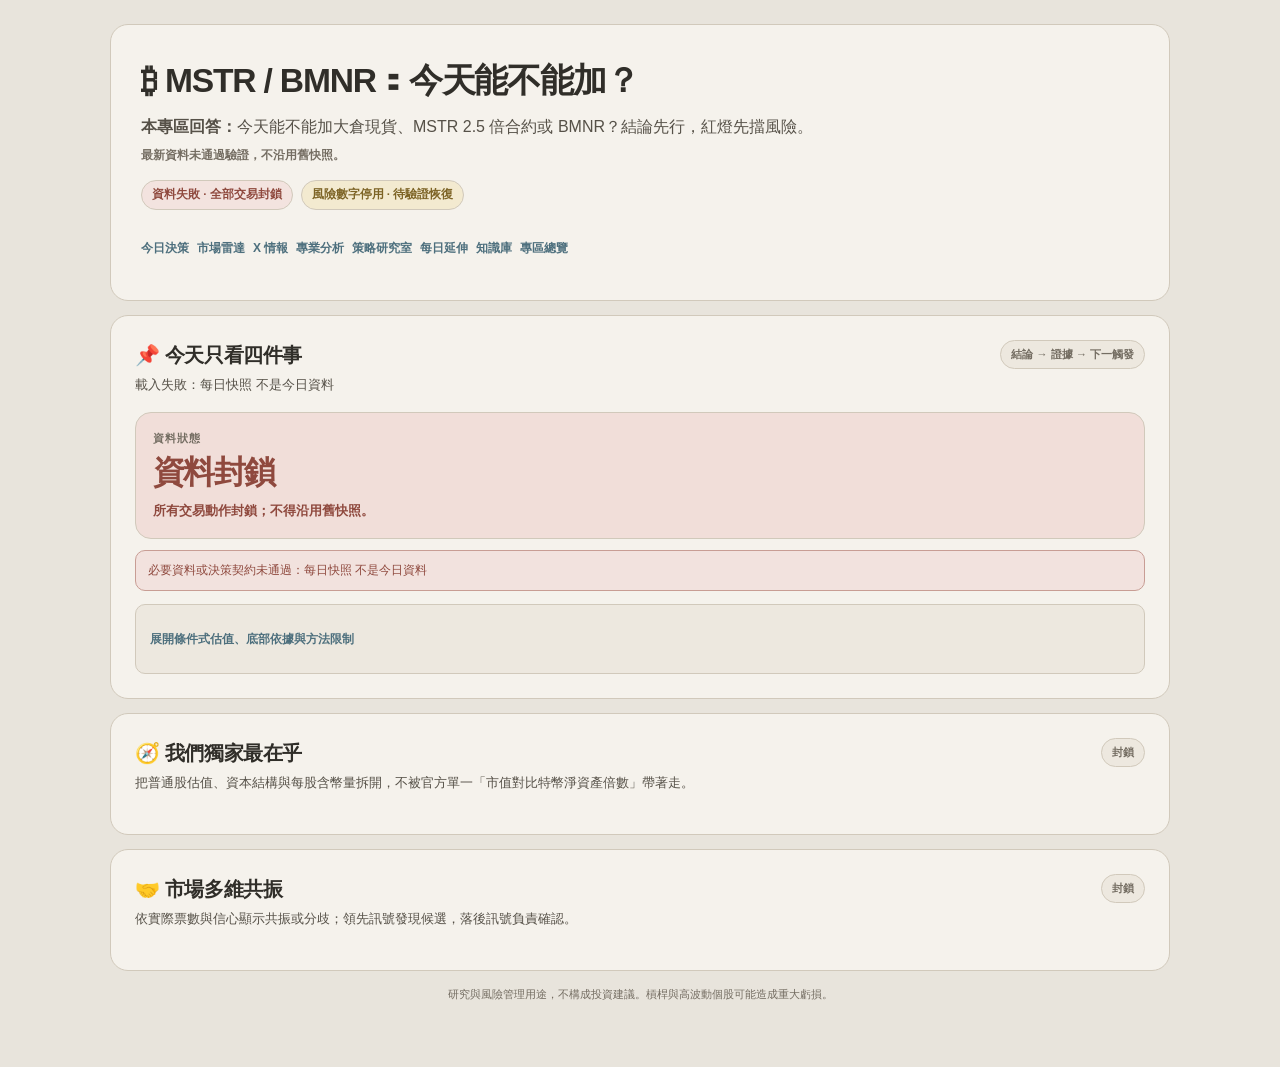
==== index.html @ 38688437 "Add governed X intelligence section" ====
<!doctype html>
<html lang="zh-TW">
<head>
<meta charset="utf-8">
<meta name="viewport" content="width=device-width,initial-scale=1">
<meta name="app-section" content="today-decision">
<meta name="app-purpose" content="只顯示今天最重要的結論、數字與是否能行動">
<meta name="app-update" content="每日">
<link rel="icon" href="data:,">
<title>MSTR / BMNR 每日決策儀表板</title>
<style>
:root{--bg:#e8e4dc;--surface:#f5f2ec;--surface2:#ede8df;--border:#d1c9bb;--ink:#302e29;--text:#565148;--muted:#746d62;--red:#8f493e;--green:#4f6c48;--yellow:#7d6426;--blue:#4d6f7d;--mono:ui-monospace,SFMono-Regular,Menlo,Consolas,monospace}
*{box-sizing:border-box}html{-webkit-font-smoothing:antialiased}body{margin:0;background:var(--bg);color:var(--ink);font-family:-apple-system,BlinkMacSystemFont,"Segoe UI","Noto Sans TC",sans-serif;line-height:1.55;font-variant-numeric:tabular-nums}.container{width:min(1060px,calc(100% - 32px));margin:auto;padding:24px 0 64px}a{color:var(--blue);text-decoration:none}a:hover{text-decoration:underline}button,summary,a{outline-offset:3px}.links a,summary{display:inline-flex;align-items:center;min-height:44px}
.hero,.section{background:var(--surface);border:1px solid var(--border);border-radius:18px}.hero{padding:30px;margin-bottom:14px}.hero h1{margin:0;font-size:clamp(1.45rem,3vw,2.1rem);letter-spacing:-.035em}.hero p{margin:8px 0;color:var(--text)}.meta{font:700 .73rem/1.4 var(--mono);color:var(--muted)}.badges,.links{display:flex;gap:8px;flex-wrap:wrap;margin-top:16px}.badge{border:1px solid var(--border);border-radius:999px;padding:5px 10px;font-size:.72rem;font-weight:800;background:var(--surface2)}.badge.bad{color:var(--red);background:#f3e3df}.badge.warn{color:var(--yellow);background:#f3ead0}.badge.info{color:var(--blue);background:#e2ecef}.links a{font-size:.75rem;font-weight:750}
.section{padding:24px;margin:14px 0}.heading{display:flex;align-items:flex-start;justify-content:space-between;gap:16px;margin-bottom:16px}.heading h2{margin:0 0 4px;font-size:1.25rem;letter-spacing:-.02em}.heading p{margin:0;color:var(--text);font-size:.84rem}.pill{flex:0 0 auto;border:1px solid var(--border);border-radius:999px;padding:5px 10px;background:var(--surface2);color:var(--muted);font-size:.7rem;font-weight:800}
.summary-grid{display:grid;grid-template-columns:repeat(4,minmax(0,1fr));gap:11px}.summary-card{min-height:172px;padding:17px;border:1px solid var(--border);border-radius:16px;background:var(--surface2);overflow:hidden}.summary-card.full{grid-column:1/-1;min-height:auto}.summary-card .label{font-size:.68rem;text-transform:uppercase;letter-spacing:.08em;font-weight:850;color:var(--muted)}.summary-card .number{margin:12px 0 10px;font:900 clamp(1.55rem,3vw,2rem)/1 var(--mono);letter-spacing:-.05em}.summary-card .read{font-size:.82rem;font-weight:700}.summary-card.bad{color:var(--red);background:#f1ded9}.summary-card.warn{color:var(--yellow);background:#f2e7c7}.summary-card.info{color:var(--blue);background:#dfeaed}.summary-card.good{color:var(--green);background:#dfebda}.quality{margin-top:11px;padding:10px 12px;border:1px solid var(--border);border-radius:10px;background:var(--surface2);color:var(--text);font-size:.76rem}.quality.bad{color:var(--red);border-color:#c89d94;background:#f2e2de}.quality.good{color:var(--green);border-color:#9fb299;background:#e5eee1}
.signal-grid{display:grid;grid-template-columns:repeat(2,minmax(0,1fr));gap:13px}.signal-card{min-width:0;padding:19px;border:1px solid var(--border);border-radius:16px;background:var(--surface2)}.signal-top{display:flex;justify-content:space-between;align-items:flex-start;gap:10px}.signal-title{font-size:.82rem;font-weight:850;color:var(--text)}.signal-number{margin-top:8px;font:900 1.9rem/1 var(--mono);letter-spacing:-.045em}.resonance{flex:0 0 auto;max-width:48%;padding:4px 8px;border-radius:999px;background:var(--surface);font-size:.66rem;font-weight:800;color:var(--muted);text-align:center}.signal-read{margin:12px 0 13px;color:var(--ink);font-size:.87rem;font-weight:700}.lenses{display:flex;gap:6px;flex-wrap:wrap}.lens{display:inline-flex;align-items:center;gap:5px;border:1px solid var(--border);border-radius:999px;padding:4px 8px;background:var(--surface);font-size:.66rem;color:var(--text)}.lens:before{content:"";width:7px;height:7px;border-radius:50%;background:var(--muted)}.lens.bullish:before{background:var(--green)}.lens.bearish:before{background:var(--red)}.lens.neutral:before{background:var(--yellow)}details{margin-top:13px}summary{cursor:pointer;color:var(--blue);font-size:.74rem;font-weight:800}.evidence{display:grid;grid-template-columns:1fr 1fr;gap:12px;margin-top:11px;padding-top:11px;border-top:1px solid var(--border)}.evidence h3{margin:0 0 5px;color:var(--muted);font-size:.68rem;text-transform:uppercase;letter-spacing:.07em}.evidence ul{margin:0;padding-left:17px;color:var(--text);font-size:.72rem}.evidence li{margin:5px 0}.next{grid-column:1/-1;padding:9px;border-left:3px solid var(--blue);border-radius:7px;background:var(--surface);color:var(--text);font-size:.73rem}
.targets{display:grid;grid-template-columns:repeat(3,minmax(0,1fr));gap:11px}.method .targets{margin-top:12px}.target{padding:15px;border:1px solid var(--border);border-radius:13px;background:var(--surface2)}.target .cap{color:var(--muted);font-size:.67rem;font-weight:850;text-transform:uppercase;letter-spacing:.07em}.target .big{margin:7px 0;font:850 1.35rem/1.1 var(--mono)}.target p{margin:0;color:var(--text);font-size:.74rem}.bottom-read{margin-top:11px;padding:11px;border-left:3px solid var(--blue);border-radius:8px;background:var(--surface2);color:var(--text);font-size:.76rem}.method{padding:12px 14px;border:1px solid var(--border);border-radius:10px;background:var(--surface2)}.method ul{margin:10px 0 0;padding-left:18px;color:var(--text);font-size:.76rem}.foot{margin:15px 0 0;text-align:center;color:var(--muted);font-size:.7rem}
@media(max-width:820px){.summary-grid{grid-template-columns:repeat(2,minmax(0,1fr))}.signal-grid,.targets{grid-template-columns:1fr}}
@media(max-width:520px){.container{width:min(100% - 20px,1060px);padding-top:10px}.hero,.section{border-radius:13px}.hero{padding:18px}.hero p{font-size:.79rem}.section{padding:15px}.heading{display:block}.pill{display:inline-flex;margin-top:8px}.summary-grid{grid-template-columns:1fr;gap:8px}.summary-card{min-height:0;padding:15px}.summary-card .number{font-size:1.65rem}.signal-card{padding:15px}.signal-number{font-size:1.65rem}.signal-top{display:block}.resonance{display:inline-flex;max-width:100%;margin-top:9px}.evidence{grid-template-columns:1fr}.next{grid-column:1}.links{display:grid;grid-template-columns:1fr 1fr}}
@media(prefers-reduced-motion:reduce){*{scroll-behavior:auto!important;transition:none!important}}
</style>
</head>
<body>
<main class="container">
  <header class="hero">
    <h1>₿ MSTR / BMNR：今天能不能加？</h1>
    <p><b>本專區回答：</b>今天能不能加大倉現貨、MSTR 2.5 倍合約或 BMNR？結論先行，紅燈先擋風險。</p>
    <div class="meta" id="heroMeta">每日資料載入中…</div>
    <div class="badges"><span class="badge bad" id="actionBadge">今日動作載入中</span><span class="badge warn" id="riskBadge">MSTR 風險載入中</span></div>
    <nav class="links" aria-label="全站主要專區"><a href="index.html">今日決策</a><a href="market-monitor.html">市場雷達</a><a href="x-intelligence.html">X 情報</a><a href="analytics.html">專業分析</a><a href="dashboard.html">策略研究室</a><a href="daily-extensions.html">每日延伸</a><a href="wiki.html">知識庫</a><a href="site-overview.html">專區總覽</a></nav>
  </header>

  <section class="section" aria-labelledby="summaryTitle">
    <div class="heading"><div><h2 id="summaryTitle">📌 今天只看四件事</h2><p id="dailyMeta">載入今日資料中…</p></div><span class="pill">結論 → 證據 → 下一觸發</span></div>
    <div class="summary-grid" id="summaryCards" aria-live="polite" aria-busy="true"></div>
    <div class="quality" id="qualityStrip">驗證、邏輯與日期總閘門載入中…</div>
    <details class="method"><summary>展開條件式估值、底部依據與方法限制</summary><div class="targets" id="targetBrief" aria-live="polite">載入估值情境中…</div><ul><li>缺值維持未知，不轉成零，不沿用昨天綠燈。</li><li>BTC、MSTR 合約、BMNR gross-assets 三本帳分開。</li><li>ETF 單一第三方來源只作背景，不計硬確認票。</li><li>Wiki 假說需通過治理並輸出決策輸入，否則停止計算。</li><li>模型版本不同的歷史分數不串接。</li></ul><p><a href="analytics.html">查看完整分析與來源 →</a></p></details>
  </section>

  <section class="section" aria-labelledby="exclusiveTitle">
    <div class="heading"><div><h2 id="exclusiveTitle">🧭 我們獨家最在乎</h2><p>把普通股估值、資本結構與每股含幣量拆開，不被官方單一「市值對比特幣淨資產倍數」帶著走。</p></div><span class="pill" id="exclusiveCount">—</span></div>
    <div class="signal-grid" id="exclusiveSignals" aria-live="polite" aria-busy="true"></div>
  </section>

  <section class="section" aria-labelledby="consensusTitle">
    <div class="heading"><div><h2 id="consensusTitle">🤝 市場多維共振</h2><p>依實際票數與信心顯示共振或分歧；領先訊號發現候選，落後訊號負責確認。</p></div><span class="pill" id="consensusCount">—</span></div>
    <div class="signal-grid" id="consensusSignals" aria-live="polite" aria-busy="true"></div>
  </section>

  <p class="foot">研究與風險管理用途，不構成投資建議。槓桿與高波動個股可能造成重大虧損。</p>
</main>
<script>
const escapeHtml=value=>String(value??"資料不足").trim().toLowerCase()==="nan"?"資料不足":String(value??"資料不足").replace(/[&<>'"]/g,char=>({"&":"&amp;","<":"&lt;",">":"&gt;","'":"&#39;",'"':"&quot;"}[char]));
const finite=value=>value!==null&&value!==""&&Number.isFinite(Number(value));
const money=value=>!finite(value)?"資料不足":"$"+Number(value).toLocaleString("en-US",{maximumFractionDigits:0});
const pct=value=>!finite(value)?"資料不足":(Number(value)*100).toFixed(1)+"%";
const num=(value,digits=2)=>!finite(value)?"資料不足":Number(value).toFixed(digits);
const statusLabel=value=>({pass:"通過",degraded:"有限可用",fail:"失敗",consistent:"一致",inconsistent:"不一致"})[value]||value||"未知";
const issueLabel=value=>String(value||"請查驗證報告").replace(/^sale_ratio: 缺值$/,"每週賣幣壓力比率缺值").replace("official input stale","官方輸入資料逾時");
async function fetchJson(path){const response=await fetch(path,{cache:"no-store"});if(!response.ok)throw new Error(`${path} HTTP ${response.status}`);return response.json()}
function requireFresh(value,maxHours,label){const timestamp=new Date(value);if(!value||Number.isNaN(timestamp.getTime()))throw new Error(`${label} 時間戳缺漏`);const ageHours=(Date.now()-timestamp.getTime())/36e5;if(ageHours < -1||ageHours > maxHours)throw new Error(`${label} 已過期`)}
function requireCurrentDate(value,label){if(value!==new Date().toISOString().slice(0,10))throw new Error(`${label} 不是今日資料`)}
function previousSnapshot(database,currentDate){return(database.snapshots||[]).filter(item=>item.date!==currentDate).sort((a,b)=>String(a.date).localeCompare(String(b.date))).at(-1)||null}
function summaryCard(item){return`<article class="summary-card ${escapeHtml(item.tone)}${item.full?' full':''}"><div class="label">${escapeHtml(item.label)}</div><div class="number">${escapeHtml(item.key_number)}</div><div class="read">${escapeHtml(item.plain_read)}</div></article>`}
function evidenceList(items){return Array.isArray(items)&&items.length?items.map(item=>`<li><b>${escapeHtml(item.name)}</b> ${escapeHtml(item.value)}｜${escapeHtml(item.read)}</li>`).join(""):"<li>資料不足</li>"}
function signalCard(item){
  const lenses=(item.lenses||[]).map(lens=>`<span class="lens ${escapeHtml(lens.direction)}" title="${escapeHtml(lens.read)}">${escapeHtml(lens.name)} ${escapeHtml(lens.value)}</span>`).join("");
  return`<article class="signal-card"><div class="signal-top"><div><div class="signal-title">${escapeHtml(item.title)}</div><div class="signal-number">${escapeHtml(item.key_number)}</div></div><span class="resonance">${escapeHtml(item.resonance_status)} · 信心 ${escapeHtml(item.confidence)}</span></div><div class="signal-read">${escapeHtml(item.plain_read)}</div><div class="lenses">${lenses}</div><details><summary>領先訊號、落後確認與下一觸發</summary><div class="evidence"><div><h3>領先訊號</h3><ul>${evidenceList(item.leading_indicators)}</ul></div><div><h3>落後確認</h3><ul>${evidenceList(item.lagging_confirmations)}</ul></div><div class="next"><b>下一觸發：</b>${escapeHtml(item.next_trigger)}</div></div></details></article>`
}
function targetCards(targets,bottom){
  const btcRange=targets?.btc?.research_hypothesis_range||[];
  const mstrLow=targets?.mstr?.common_nav_per_share_at_btc_lower,mstrHigh=targets?.mstr?.common_nav_per_share_at_btc_upper,bmnr=targets?.bmnr?.gross_treasury_value_per_share;
  const cards=[
    ["BTC 底部研究假說",btcRange.length===2?`${money(btcRange[0])}–${money(btcRange[1])}`:"已停用",targets?.btc?.plain_read],
    ["MSTR 普通股淨值敏感度",mstrLow!=null&&mstrHigh!=null?`${money(mstrLow)}–${money(mstrHigh)}`:"已停用",targets?.mstr?.plain_read],
    ["BMNR 每股財庫資產總值",bmnr==null?"資料不足":money(bmnr),targets?.bmnr?.plain_read]
  ];
  return cards.map(([cap,big,read])=>`<article class="target"><div class="cap">${escapeHtml(cap)}</div><div class="big">${escapeHtml(big)}</div><p>${escapeHtml(read)}</p></article>`).join("")+`<div class="bottom-read"><b>底部判斷：</b>${escapeHtml(bottom?.plain_read)}<br><b>下一觸發：</b>${escapeHtml(bottom?.next_trigger)}</div>`
}
function failClosed(message){
  document.getElementById("dailyMeta").textContent=`載入失敗：${message}`;
  document.getElementById("summaryCards").innerHTML=summaryCard({label:"資料狀態",key_number:"資料封鎖",plain_read:"所有交易動作封鎖；不得沿用舊快照。",tone:"bad",full:true});
  document.getElementById("exclusiveSignals").innerHTML="";document.getElementById("consensusSignals").innerHTML="";document.getElementById("targetBrief").textContent="資料失敗，不顯示舊估值。";
  document.getElementById("heroMeta").textContent="最新資料未通過驗證，不沿用舊快照。";document.getElementById("exclusiveCount").textContent="封鎖";document.getElementById("consensusCount").textContent="封鎖";
  const strip=document.getElementById("qualityStrip");strip.className="quality bad";strip.textContent=`必要資料或決策契約未通過：${message}`;document.getElementById("actionBadge").textContent="資料失敗 · 全部交易封鎖";document.getElementById("riskBadge").textContent="風險數字停用 · 待驗證恢復";
}
async function loadDashboard(){
  const busy=["summaryCards","exclusiveSignals","consensusSignals"];
  try{
    const[latest,database,verify,analytics]=await Promise.all([fetchJson("data/daily/latest_snapshot.json"),fetchJson("data/daily/database.json"),fetchJson("data/daily/agent_verification_report.json"),fetchJson("data/daily/institutional_analytics.json")]);
    if(latest.schema!==1||database.schema!==1||verify.schema!==1||analytics.schema!==2)throw new Error("schema 不相容");
    if(!latest.date||verify.date!==latest.date||analytics.date!==latest.date)throw new Error("資料日期不一致");
    requireCurrentDate(latest.date,'每日快照');requireFresh(latest.generated_at,30,'每日快照');requireFresh(verify.verified_at,30,'驗證報告');requireFresh(analytics.generated_at,30,'機構分析');
    const brief=analytics.decision_brief;if(!brief?.summary_cards||!brief?.exclusive_signals||!brief?.consensus_signals)throw new Error("決策摘要缺漏");
    const previous=previousSnapshot(database,latest.date),logicSafe=analytics.quality?.logic_audit_status==="consistent",dateSafe=analytics.quality?.verification_date_matches_snapshot===true,verifyBound=verify.snapshot_generated_at===latest.generated_at,analyticsBound=analytics.snapshot_generated_at===latest.generated_at,verifySafe=verify.status==="pass"&&verifyBound,allSafe=logicSafe&&dateSafe&&verifySafe&&analyticsBound;
    if(!allSafe){throw new Error(`驗證${statusLabel(verify.status)}／驗證綁定${verifyBound?"一致":"不一致"}／分析綁定${analyticsBound?"一致":"不一致"}／日期${dateSafe?"一致":"不一致"}／邏輯${statusLabel(analytics.quality?.logic_audit_status)}｜${issueLabel((verify.failures||[])[0]||(verify.degradations||[])[0])}`)}
    document.getElementById("heroMeta").textContent=`資料日 ${latest.date} · 歷史 ${brief.record_advantage?.historical_snapshots??0} 筆 · 可用知識 ${analytics.quality?.knowledge_nodes??0} 頁 · 模型 ${latest.metrics?.btc_standard?.model_version||"未版本化"}`;
    document.getElementById("dailyMeta").textContent=`前次對比 ${previous?.date||"無"}｜驗證${statusLabel(verify.status)}｜邏輯${statusLabel(analytics.quality.logic_audit_status)}｜同版可比 ${brief.record_advantage?.comparable_model_observations??0} 筆`;
    document.getElementById("summaryCards").innerHTML=brief.summary_cards.slice(0,4).map(summaryCard).join("");
    document.getElementById("exclusiveSignals").innerHTML=brief.exclusive_signals.slice(0,3).map(signalCard).join("");
    document.getElementById("consensusSignals").innerHTML=brief.consensus_signals.slice(0,3).map(signalCard).join("");
    document.getElementById("exclusiveCount").textContent=`${Math.min(brief.exclusive_signals.length,3)} 項`;
    document.getElementById("consensusCount").textContent=`${Math.min(brief.consensus_signals.length,3)} 項`;
    document.getElementById("targetBrief").innerHTML=targetCards(brief.conditional_targets,brief.bottom_assessment);
    const strip=document.getElementById("qualityStrip");strip.className=`quality ${allSafe?"good":"bad"}`;strip.textContent=allSafe?`三重總閘門通過｜資料信心 ${analytics.quality.confidence}`:`研究級資料｜交易封鎖｜驗證 ${verify.status}／日期 ${dateSafe?"一致":"不一致"}／邏輯 ${analytics.quality.logic_audit_status}｜${(verify.failures||[])[0]||(verify.degradations||[])[0]||"請查驗證報告"}`;
    const m=latest.metrics?.mstr_metrics||{},contractBlocked=m.contract_red_light!==false||!allSafe,saleBasis=String(m.sale_ratio_basis||"").includes("reconciliation_zero")?"對帳推定":"揭露值";document.getElementById("actionBadge").textContent=allSafe?`BTC ${latest.metrics?.btc_standard?.regime||"資料不足"} · MSTR ${contractBlocked?"禁開":"觀察"}`:"資料或邏輯未通過 · 交易封鎖";document.getElementById("riskBadge").textContent=`MSTR：STRC ${pct(m.strc_discount)}／7 日已報告賣幣 ${m.sale_ratio==null?"未知":num(m.sale_ratio,1)+"x（"+saleBasis+"）"}`;
  }catch(error){failClosed(error.message)}finally{busy.forEach(id=>document.getElementById(id)?.setAttribute("aria-busy","false"))}
}
loadDashboard();
</script>
</body>
</html>
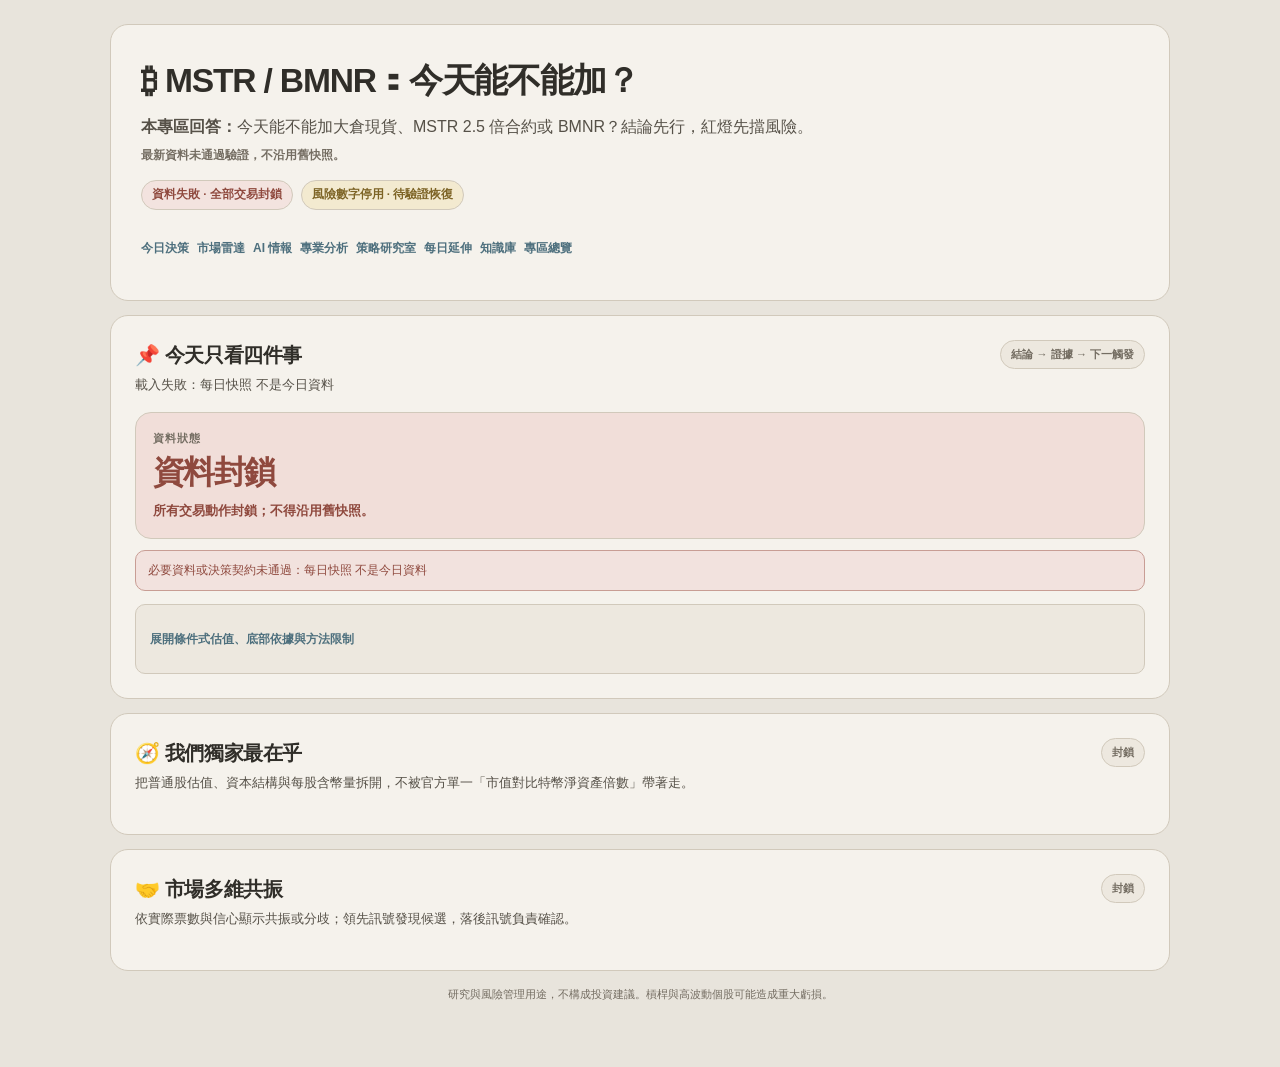
==== commit 86f64dd2: "Add resilient daily AI intelligence sources" ====
--- a/index.html
+++ b/index.html
@@ -28,7 +28,7 @@
     <p><b>本專區回答：</b>今天能不能加大倉現貨、MSTR 2.5 倍合約或 BMNR？結論先行，紅燈先擋風險。</p>
     <div class="meta" id="heroMeta">每日資料載入中…</div>
     <div class="badges"><span class="badge bad" id="actionBadge">今日動作載入中</span><span class="badge warn" id="riskBadge">MSTR 風險載入中</span></div>
-    <nav class="links" aria-label="全站主要專區"><a href="index.html">今日決策</a><a href="market-monitor.html">市場雷達</a><a href="x-intelligence.html">X 情報</a><a href="analytics.html">專業分析</a><a href="dashboard.html">策略研究室</a><a href="daily-extensions.html">每日延伸</a><a href="wiki.html">知識庫</a><a href="site-overview.html">專區總覽</a></nav>
+    <nav class="links" aria-label="全站主要專區"><a href="index.html">今日決策</a><a href="market-monitor.html">市場雷達</a><a href="x-intelligence.html">AI 情報</a><a href="analytics.html">專業分析</a><a href="dashboard.html">策略研究室</a><a href="daily-extensions.html">每日延伸</a><a href="wiki.html">知識庫</a><a href="site-overview.html">專區總覽</a></nav>
   </header>
 
   <section class="section" aria-labelledby="summaryTitle">
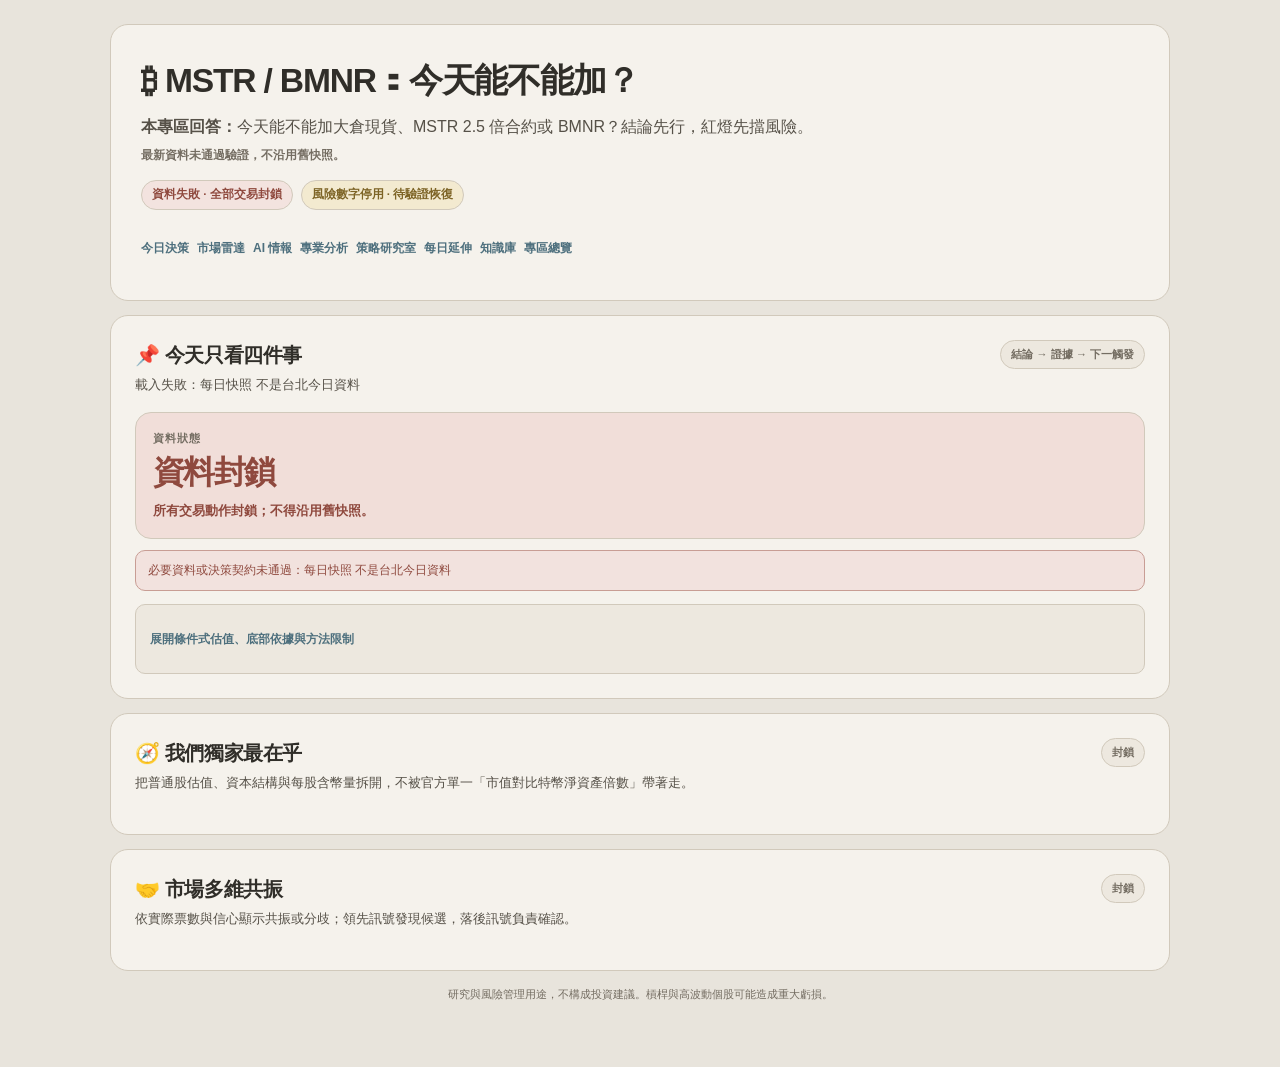
==== commit 6c276a1d: "Fix degraded-data decision publishing" ====
--- a/index.html
+++ b/index.html
@@ -13,7 +13,7 @@
 *{box-sizing:border-box}html{-webkit-font-smoothing:antialiased}body{margin:0;background:var(--bg);color:var(--ink);font-family:-apple-system,BlinkMacSystemFont,"Segoe UI","Noto Sans TC",sans-serif;line-height:1.55;font-variant-numeric:tabular-nums}.container{width:min(1060px,calc(100% - 32px));margin:auto;padding:24px 0 64px}a{color:var(--blue);text-decoration:none}a:hover{text-decoration:underline}button,summary,a{outline-offset:3px}.links a,summary{display:inline-flex;align-items:center;min-height:44px}
 .hero,.section{background:var(--surface);border:1px solid var(--border);border-radius:18px}.hero{padding:30px;margin-bottom:14px}.hero h1{margin:0;font-size:clamp(1.45rem,3vw,2.1rem);letter-spacing:-.035em}.hero p{margin:8px 0;color:var(--text)}.meta{font:700 .73rem/1.4 var(--mono);color:var(--muted)}.badges,.links{display:flex;gap:8px;flex-wrap:wrap;margin-top:16px}.badge{border:1px solid var(--border);border-radius:999px;padding:5px 10px;font-size:.72rem;font-weight:800;background:var(--surface2)}.badge.bad{color:var(--red);background:#f3e3df}.badge.warn{color:var(--yellow);background:#f3ead0}.badge.info{color:var(--blue);background:#e2ecef}.links a{font-size:.75rem;font-weight:750}
 .section{padding:24px;margin:14px 0}.heading{display:flex;align-items:flex-start;justify-content:space-between;gap:16px;margin-bottom:16px}.heading h2{margin:0 0 4px;font-size:1.25rem;letter-spacing:-.02em}.heading p{margin:0;color:var(--text);font-size:.84rem}.pill{flex:0 0 auto;border:1px solid var(--border);border-radius:999px;padding:5px 10px;background:var(--surface2);color:var(--muted);font-size:.7rem;font-weight:800}
-.summary-grid{display:grid;grid-template-columns:repeat(4,minmax(0,1fr));gap:11px}.summary-card{min-height:172px;padding:17px;border:1px solid var(--border);border-radius:16px;background:var(--surface2);overflow:hidden}.summary-card.full{grid-column:1/-1;min-height:auto}.summary-card .label{font-size:.68rem;text-transform:uppercase;letter-spacing:.08em;font-weight:850;color:var(--muted)}.summary-card .number{margin:12px 0 10px;font:900 clamp(1.55rem,3vw,2rem)/1 var(--mono);letter-spacing:-.05em}.summary-card .read{font-size:.82rem;font-weight:700}.summary-card.bad{color:var(--red);background:#f1ded9}.summary-card.warn{color:var(--yellow);background:#f2e7c7}.summary-card.info{color:var(--blue);background:#dfeaed}.summary-card.good{color:var(--green);background:#dfebda}.quality{margin-top:11px;padding:10px 12px;border:1px solid var(--border);border-radius:10px;background:var(--surface2);color:var(--text);font-size:.76rem}.quality.bad{color:var(--red);border-color:#c89d94;background:#f2e2de}.quality.good{color:var(--green);border-color:#9fb299;background:#e5eee1}
+.summary-grid{display:grid;grid-template-columns:repeat(4,minmax(0,1fr));gap:11px}.summary-card{min-height:172px;padding:17px;border:1px solid var(--border);border-radius:16px;background:var(--surface2);overflow:hidden}.summary-card.full{grid-column:1/-1;min-height:auto}.summary-card .label{font-size:.68rem;text-transform:uppercase;letter-spacing:.08em;font-weight:850;color:var(--muted)}.summary-card .number{margin:12px 0 10px;font:900 clamp(1.55rem,3vw,2rem)/1 var(--mono);letter-spacing:-.05em}.summary-card .read{font-size:.82rem;font-weight:700}.summary-card.bad{color:var(--red);background:#f1ded9}.summary-card.warn{color:var(--yellow);background:#f2e7c7}.summary-card.info{color:var(--blue);background:#dfeaed}.summary-card.good{color:var(--green);background:#dfebda}.quality{margin-top:11px;padding:10px 12px;border:1px solid var(--border);border-radius:10px;background:var(--surface2);color:var(--text);font-size:.76rem}.quality.bad{color:var(--red);border-color:#c89d94;background:#f2e2de}.quality.warn{color:var(--yellow);border-color:#c6ae72;background:#f3ead0}.quality.good{color:var(--green);border-color:#9fb299;background:#e5eee1}
 .signal-grid{display:grid;grid-template-columns:repeat(2,minmax(0,1fr));gap:13px}.signal-card{min-width:0;padding:19px;border:1px solid var(--border);border-radius:16px;background:var(--surface2)}.signal-top{display:flex;justify-content:space-between;align-items:flex-start;gap:10px}.signal-title{font-size:.82rem;font-weight:850;color:var(--text)}.signal-number{margin-top:8px;font:900 1.9rem/1 var(--mono);letter-spacing:-.045em}.resonance{flex:0 0 auto;max-width:48%;padding:4px 8px;border-radius:999px;background:var(--surface);font-size:.66rem;font-weight:800;color:var(--muted);text-align:center}.signal-read{margin:12px 0 13px;color:var(--ink);font-size:.87rem;font-weight:700}.lenses{display:flex;gap:6px;flex-wrap:wrap}.lens{display:inline-flex;align-items:center;gap:5px;border:1px solid var(--border);border-radius:999px;padding:4px 8px;background:var(--surface);font-size:.66rem;color:var(--text)}.lens:before{content:"";width:7px;height:7px;border-radius:50%;background:var(--muted)}.lens.bullish:before{background:var(--green)}.lens.bearish:before{background:var(--red)}.lens.neutral:before{background:var(--yellow)}details{margin-top:13px}summary{cursor:pointer;color:var(--blue);font-size:.74rem;font-weight:800}.evidence{display:grid;grid-template-columns:1fr 1fr;gap:12px;margin-top:11px;padding-top:11px;border-top:1px solid var(--border)}.evidence h3{margin:0 0 5px;color:var(--muted);font-size:.68rem;text-transform:uppercase;letter-spacing:.07em}.evidence ul{margin:0;padding-left:17px;color:var(--text);font-size:.72rem}.evidence li{margin:5px 0}.next{grid-column:1/-1;padding:9px;border-left:3px solid var(--blue);border-radius:7px;background:var(--surface);color:var(--text);font-size:.73rem}
 .targets{display:grid;grid-template-columns:repeat(3,minmax(0,1fr));gap:11px}.method .targets{margin-top:12px}.target{padding:15px;border:1px solid var(--border);border-radius:13px;background:var(--surface2)}.target .cap{color:var(--muted);font-size:.67rem;font-weight:850;text-transform:uppercase;letter-spacing:.07em}.target .big{margin:7px 0;font:850 1.35rem/1.1 var(--mono)}.target p{margin:0;color:var(--text);font-size:.74rem}.bottom-read{margin-top:11px;padding:11px;border-left:3px solid var(--blue);border-radius:8px;background:var(--surface2);color:var(--text);font-size:.76rem}.method{padding:12px 14px;border:1px solid var(--border);border-radius:10px;background:var(--surface2)}.method ul{margin:10px 0 0;padding-left:18px;color:var(--text);font-size:.76rem}.foot{margin:15px 0 0;text-align:center;color:var(--muted);font-size:.7rem}
 @media(max-width:820px){.summary-grid{grid-template-columns:repeat(2,minmax(0,1fr))}.signal-grid,.targets{grid-template-columns:1fr}}
@@ -60,7 +60,8 @@
 const issueLabel=value=>String(value||"請查驗證報告").replace(/^sale_ratio: 缺值$/,"每週賣幣壓力比率缺值").replace("official input stale","官方輸入資料逾時");
 async function fetchJson(path){const response=await fetch(path,{cache:"no-store"});if(!response.ok)throw new Error(`${path} HTTP ${response.status}`);return response.json()}
 function requireFresh(value,maxHours,label){const timestamp=new Date(value);if(!value||Number.isNaN(timestamp.getTime()))throw new Error(`${label} 時間戳缺漏`);const ageHours=(Date.now()-timestamp.getTime())/36e5;if(ageHours < -1||ageHours > maxHours)throw new Error(`${label} 已過期`)}
-function requireCurrentDate(value,label){if(value!==new Date().toISOString().slice(0,10))throw new Error(`${label} 不是今日資料`)}
+function taipeiDate(){return new Intl.DateTimeFormat("en-CA",{timeZone:"Asia/Taipei",year:"numeric",month:"2-digit",day:"2-digit"}).format(new Date())}
+function requireCurrentDate(value,label){if(value!==taipeiDate())throw new Error(`${label} 不是台北今日資料`)}
 function previousSnapshot(database,currentDate){return(database.snapshots||[]).filter(item=>item.date!==currentDate).sort((a,b)=>String(a.date).localeCompare(String(b.date))).at(-1)||null}
 function summaryCard(item){return`<article class="summary-card ${escapeHtml(item.tone)}${item.full?' full':''}"><div class="label">${escapeHtml(item.label)}</div><div class="number">${escapeHtml(item.key_number)}</div><div class="read">${escapeHtml(item.plain_read)}</div></article>`}
 function evidenceList(items){return Array.isArray(items)&&items.length?items.map(item=>`<li><b>${escapeHtml(item.name)}</b> ${escapeHtml(item.value)}｜${escapeHtml(item.read)}</li>`).join(""):"<li>資料不足</li>"}
@@ -79,6 +80,7 @@
   return cards.map(([cap,big,read])=>`<article class="target"><div class="cap">${escapeHtml(cap)}</div><div class="big">${escapeHtml(big)}</div><p>${escapeHtml(read)}</p></article>`).join("")+`<div class="bottom-read"><b>底部判斷：</b>${escapeHtml(bottom?.plain_read)}<br><b>下一觸發：</b>${escapeHtml(bottom?.next_trigger)}</div>`
 }
 function failClosed(message){
+  document.body.dataset.renderStatus="fail";document.body.dataset.conclusionsVisible="false";
   document.getElementById("dailyMeta").textContent=`載入失敗：${message}`;
   document.getElementById("summaryCards").innerHTML=summaryCard({label:"資料狀態",key_number:"資料封鎖",plain_read:"所有交易動作封鎖；不得沿用舊快照。",tone:"bad",full:true});
   document.getElementById("exclusiveSignals").innerHTML="";document.getElementById("consensusSignals").innerHTML="";document.getElementById("targetBrief").textContent="資料失敗，不顯示舊估值。";
@@ -88,13 +90,22 @@
 async function loadDashboard(){
   const busy=["summaryCards","exclusiveSignals","consensusSignals"];
   try{
-    const[latest,database,verify,analytics]=await Promise.all([fetchJson("data/daily/latest_snapshot.json"),fetchJson("data/daily/database.json"),fetchJson("data/daily/agent_verification_report.json"),fetchJson("data/daily/institutional_analytics.json")]);
-    if(latest.schema!==1||database.schema!==1||verify.schema!==1||analytics.schema!==2)throw new Error("schema 不相容");
-    if(!latest.date||verify.date!==latest.date||analytics.date!==latest.date)throw new Error("資料日期不一致");
-    requireCurrentDate(latest.date,'每日快照');requireFresh(latest.generated_at,30,'每日快照');requireFresh(verify.verified_at,30,'驗證報告');requireFresh(analytics.generated_at,30,'機構分析');
+    const[latest,database,verify,logic,analytics]=await Promise.all([fetchJson("data/daily/latest_snapshot.json"),fetchJson("data/daily/database.json"),fetchJson("data/daily/agent_verification_report.json"),fetchJson("data/daily/logic_audit.json"),fetchJson("data/daily/institutional_analytics.json")]);
+    if(latest.schema!==1||database.schema!==1||verify.schema!==1||logic.schema!==1||analytics.schema!==2)throw new Error("schema 不相容");
+    if(!latest.date||verify.date!==latest.date||logic.date!==latest.date||analytics.date!==latest.date)throw new Error("資料日期不一致");
+    requireCurrentDate(latest.date,'每日快照');requireFresh(latest.generated_at,30,'每日快照');requireFresh(verify.verified_at,30,'驗證報告');requireFresh(logic.generated_at,30,'邏輯稽核');requireFresh(analytics.generated_at,30,'機構分析');
     const brief=analytics.decision_brief;if(!brief?.summary_cards||!brief?.exclusive_signals||!brief?.consensus_signals)throw new Error("決策摘要缺漏");
-    const previous=previousSnapshot(database,latest.date),logicSafe=analytics.quality?.logic_audit_status==="consistent",dateSafe=analytics.quality?.verification_date_matches_snapshot===true,verifyBound=verify.snapshot_generated_at===latest.generated_at,analyticsBound=analytics.snapshot_generated_at===latest.generated_at,verifySafe=verify.status==="pass"&&verifyBound,allSafe=logicSafe&&dateSafe&&verifySafe&&analyticsBound;
-    if(!allSafe){throw new Error(`驗證${statusLabel(verify.status)}／驗證綁定${verifyBound?"一致":"不一致"}／分析綁定${analyticsBound?"一致":"不一致"}／日期${dateSafe?"一致":"不一致"}／邏輯${statusLabel(analytics.quality?.logic_audit_status)}｜${issueLabel((verify.failures||[])[0]||(verify.degradations||[])[0])}`)}
+    const previous=previousSnapshot(database,latest.date);
+    const logicBound=logic.snapshot_generated_at===latest.generated_at;
+    const logicSafe=logic.status==="consistent"&&analytics.quality?.logic_audit_status===logic.status&&analytics.logic_audit?.status===logic.status;
+    const dateSafe=analytics.quality?.verification_date_matches_snapshot===true;
+    const verifyBound=verify.snapshot_generated_at===latest.generated_at;
+    const analyticsBound=analytics.snapshot_generated_at===latest.generated_at&&analytics.quality?.verification_bound_to_snapshot===true;
+    const statusBound=analytics.quality?.verification_status===verify.status;
+    const verificationReadable=["pass","degraded"].includes(verify.status)&&(verify.failures||[]).length===0&&verifyBound;
+    const pageReadable=logicSafe&&logicBound&&dateSafe&&analyticsBound&&statusBound&&verificationReadable;
+    if(!pageReadable){throw new Error(`驗證${statusLabel(verify.status)}／驗證綁定${verifyBound?"一致":"不一致"}／分析綁定${analyticsBound?"一致":"不一致"}／邏輯綁定${logicBound?"一致":"不一致"}／狀態綁定${statusBound?"一致":"不一致"}／日期${dateSafe?"一致":"不一致"}／邏輯${statusLabel(logic.status)}｜${issueLabel((verify.failures||[])[0]||(verify.degradations||[])[0])}`)}
+    document.body.dataset.renderStatus=verify.status;document.body.dataset.conclusionsVisible="true";
     document.getElementById("heroMeta").textContent=`資料日 ${latest.date} · 歷史 ${brief.record_advantage?.historical_snapshots??0} 筆 · 可用知識 ${analytics.quality?.knowledge_nodes??0} 頁 · 模型 ${latest.metrics?.btc_standard?.model_version||"未版本化"}`;
     document.getElementById("dailyMeta").textContent=`前次對比 ${previous?.date||"無"}｜驗證${statusLabel(verify.status)}｜邏輯${statusLabel(analytics.quality.logic_audit_status)}｜同版可比 ${brief.record_advantage?.comparable_model_observations??0} 筆`;
     document.getElementById("summaryCards").innerHTML=brief.summary_cards.slice(0,4).map(summaryCard).join("");
@@ -103,8 +114,8 @@
     document.getElementById("exclusiveCount").textContent=`${Math.min(brief.exclusive_signals.length,3)} 項`;
     document.getElementById("consensusCount").textContent=`${Math.min(brief.consensus_signals.length,3)} 項`;
     document.getElementById("targetBrief").innerHTML=targetCards(brief.conditional_targets,brief.bottom_assessment);
-    const strip=document.getElementById("qualityStrip");strip.className=`quality ${allSafe?"good":"bad"}`;strip.textContent=allSafe?`三重總閘門通過｜資料信心 ${analytics.quality.confidence}`:`研究級資料｜交易封鎖｜驗證 ${verify.status}／日期 ${dateSafe?"一致":"不一致"}／邏輯 ${analytics.quality.logic_audit_status}｜${(verify.failures||[])[0]||(verify.degradations||[])[0]||"請查驗證報告"}`;
-    const m=latest.metrics?.mstr_metrics||{},contractBlocked=m.contract_red_light!==false||!allSafe,saleBasis=String(m.sale_ratio_basis||"").includes("reconciliation_zero")?"對帳推定":"揭露值";document.getElementById("actionBadge").textContent=allSafe?`BTC ${latest.metrics?.btc_standard?.regime||"資料不足"} · MSTR ${contractBlocked?"禁開":"觀察"}`:"資料或邏輯未通過 · 交易封鎖";document.getElementById("riskBadge").textContent=`MSTR：STRC ${pct(m.strc_discount)}／7 日已報告賣幣 ${m.sale_ratio==null?"未知":num(m.sale_ratio,1)+"x（"+saleBasis+"）"}`;
+    const degraded=verify.status==="degraded",strip=document.getElementById("qualityStrip"),qualityIssue=issueLabel((verify.degradations||[])[0]);strip.className=`quality ${degraded?"warn":"good"}`;strip.textContent=degraded?`資料有限可用｜信心 ${analytics.quality.confidence}（${analytics.quality.confidence_score_0_100}/100）｜${qualityIssue}；結論可讀，但低信心、單一來源與待更新資料不作加碼觸發。`:`資料驗證、日期、血緣與邏輯均通過｜資料信心 ${analytics.quality.confidence}`;
+    const m=latest.metrics?.mstr_metrics||{},contractBlocked=m.contract_red_light!==false||(analytics.logic_audit?.blocked_actions||[]).includes("add_2_5x_mstr"),todayAction=brief.summary_cards.find(item=>item.id==="today_action"),saleBasis=String(m.sale_ratio_basis||"").includes("reconciliation_zero")?"對帳推定":"揭露值";document.getElementById("actionBadge").textContent=todayAction?.key_number||`MSTR ${contractBlocked?"合約禁開":"只列觀察"}`;document.getElementById("riskBadge").textContent=`MSTR：STRC ${pct(m.strc_discount)}／7 日已報告賣幣 ${m.sale_ratio==null?"未知":num(m.sale_ratio,1)+"x（"+saleBasis+"）"}`;
   }catch(error){failClosed(error.message)}finally{busy.forEach(id=>document.getElementById(id)?.setAttribute("aria-busy","false"))}
 }
 loadDashboard();
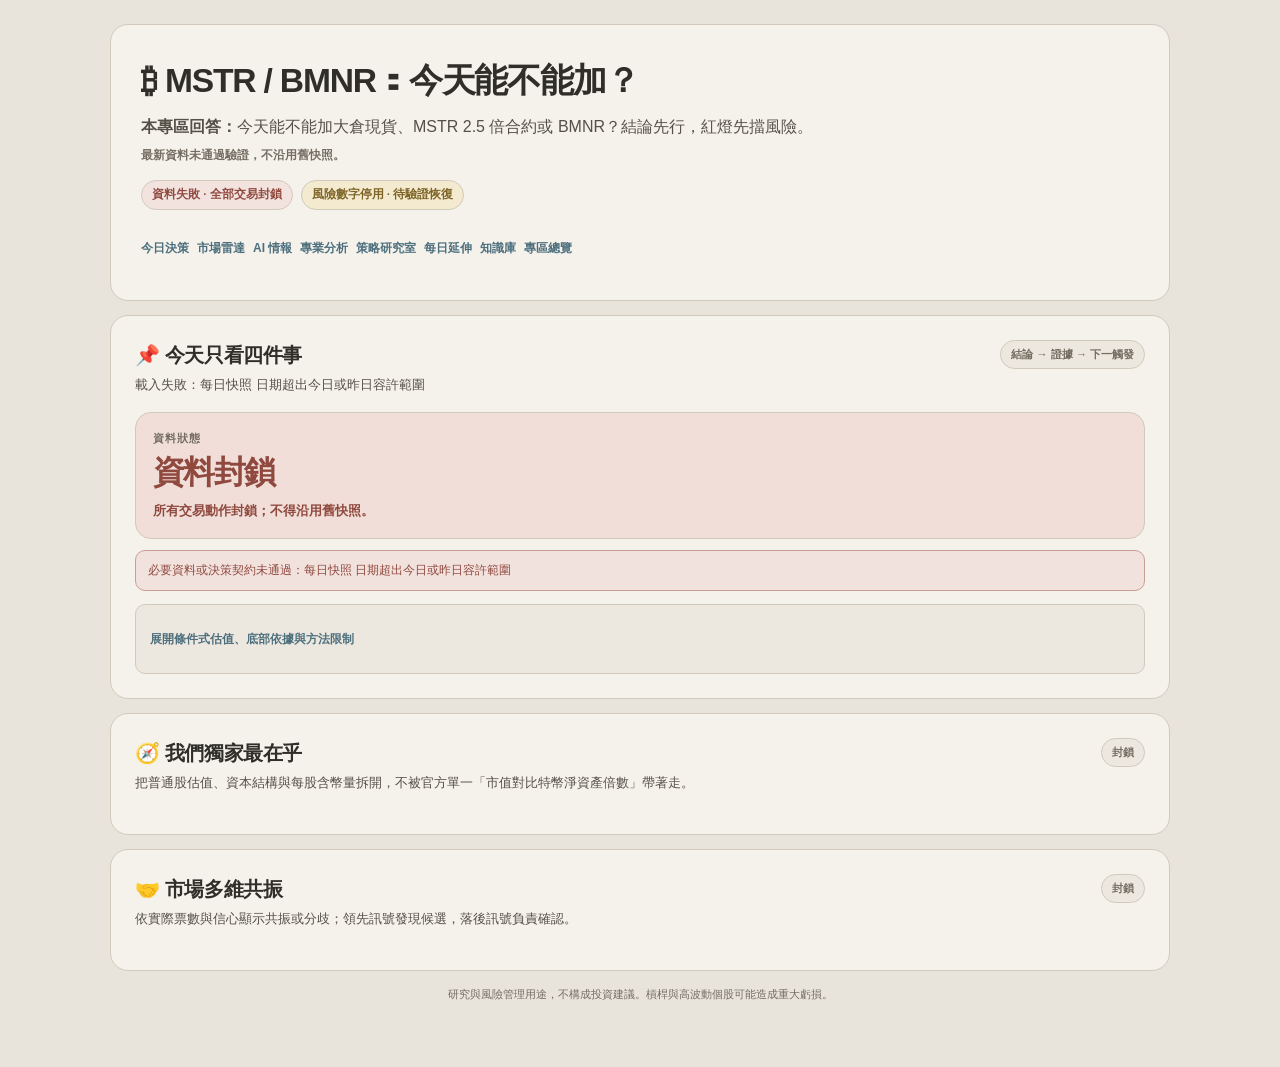
==== commit 5c6f28e3: "Allow fresh cross-day research snapshots" ====
--- a/index.html
+++ b/index.html
@@ -61,7 +61,7 @@
 async function fetchJson(path){const response=await fetch(path,{cache:"no-store"});if(!response.ok)throw new Error(`${path} HTTP ${response.status}`);return response.json()}
 function requireFresh(value,maxHours,label){const timestamp=new Date(value);if(!value||Number.isNaN(timestamp.getTime()))throw new Error(`${label} 時間戳缺漏`);const ageHours=(Date.now()-timestamp.getTime())/36e5;if(ageHours < -1||ageHours > maxHours)throw new Error(`${label} 已過期`)}
 function taipeiDate(){return new Intl.DateTimeFormat("en-CA",{timeZone:"Asia/Taipei",year:"numeric",month:"2-digit",day:"2-digit"}).format(new Date())}
-function requireCurrentDate(value,label){if(value!==taipeiDate())throw new Error(`${label} 不是台北今日資料`)}
+function requireRecentDataDate(value,label){const lagDays=(Date.parse(taipeiDate())-Date.parse(value))/864e5;if(!/^\d{4}-\d{2}-\d{2}$/.test(value)||!Number.isInteger(lagDays)||lagDays<0||lagDays>1)throw new Error(`${label} 日期超出今日或昨日容許範圍`);return lagDays}
 function previousSnapshot(database,currentDate){return(database.snapshots||[]).filter(item=>item.date!==currentDate).sort((a,b)=>String(a.date).localeCompare(String(b.date))).at(-1)||null}
 function summaryCard(item){return`<article class="summary-card ${escapeHtml(item.tone)}${item.full?' full':''}"><div class="label">${escapeHtml(item.label)}</div><div class="number">${escapeHtml(item.key_number)}</div><div class="read">${escapeHtml(item.plain_read)}</div></article>`}
 function evidenceList(items){return Array.isArray(items)&&items.length?items.map(item=>`<li><b>${escapeHtml(item.name)}</b> ${escapeHtml(item.value)}｜${escapeHtml(item.read)}</li>`).join(""):"<li>資料不足</li>"}
@@ -93,7 +93,7 @@
     const[latest,database,verify,logic,analytics]=await Promise.all([fetchJson("data/daily/latest_snapshot.json"),fetchJson("data/daily/database.json"),fetchJson("data/daily/agent_verification_report.json"),fetchJson("data/daily/logic_audit.json"),fetchJson("data/daily/institutional_analytics.json")]);
     if(latest.schema!==1||database.schema!==1||verify.schema!==1||logic.schema!==1||analytics.schema!==2)throw new Error("schema 不相容");
     if(!latest.date||verify.date!==latest.date||logic.date!==latest.date||analytics.date!==latest.date)throw new Error("資料日期不一致");
-    requireCurrentDate(latest.date,'每日快照');requireFresh(latest.generated_at,30,'每日快照');requireFresh(verify.verified_at,30,'驗證報告');requireFresh(logic.generated_at,30,'邏輯稽核');requireFresh(analytics.generated_at,30,'機構分析');
+    const calendarLagDays=requireRecentDataDate(latest.date,'每日快照');requireFresh(latest.generated_at,30,'每日快照');requireFresh(verify.verified_at,30,'驗證報告');requireFresh(logic.generated_at,30,'邏輯稽核');requireFresh(analytics.generated_at,30,'機構分析');
     const brief=analytics.decision_brief;if(!brief?.summary_cards||!brief?.exclusive_signals||!brief?.consensus_signals)throw new Error("決策摘要缺漏");
     const previous=previousSnapshot(database,latest.date);
     const logicBound=logic.snapshot_generated_at===latest.generated_at;
@@ -105,17 +105,18 @@
     const verificationReadable=["pass","degraded"].includes(verify.status)&&(verify.failures||[]).length===0&&verifyBound;
     const pageReadable=logicSafe&&logicBound&&dateSafe&&analyticsBound&&statusBound&&verificationReadable;
     if(!pageReadable){throw new Error(`驗證${statusLabel(verify.status)}／驗證綁定${verifyBound?"一致":"不一致"}／分析綁定${analyticsBound?"一致":"不一致"}／邏輯綁定${logicBound?"一致":"不一致"}／狀態綁定${statusBound?"一致":"不一致"}／日期${dateSafe?"一致":"不一致"}／邏輯${statusLabel(logic.status)}｜${issueLabel((verify.failures||[])[0]||(verify.degradations||[])[0])}`)}
-    document.body.dataset.renderStatus=verify.status;document.body.dataset.conclusionsVisible="true";
+    const calendarLagged=calendarLagDays>0,effectiveDegraded=verify.status==="degraded"||calendarLagged;
+    document.body.dataset.renderStatus=effectiveDegraded?"degraded":"pass";document.body.dataset.conclusionsVisible="true";document.body.dataset.executionGrade=effectiveDegraded?"false":"true";document.body.dataset.dataDate=latest.date;document.body.dataset.calendarLagDays=String(calendarLagDays);
     document.getElementById("heroMeta").textContent=`資料日 ${latest.date} · 歷史 ${brief.record_advantage?.historical_snapshots??0} 筆 · 可用知識 ${analytics.quality?.knowledge_nodes??0} 頁 · 模型 ${latest.metrics?.btc_standard?.model_version||"未版本化"}`;
-    document.getElementById("dailyMeta").textContent=`前次對比 ${previous?.date||"無"}｜驗證${statusLabel(verify.status)}｜邏輯${statusLabel(analytics.quality.logic_audit_status)}｜同版可比 ${brief.record_advantage?.comparable_model_observations??0} 筆`;
+    document.getElementById("dailyMeta").textContent=`${calendarLagged?"跨日待今日批次｜":""}前次對比 ${previous?.date||"無"}｜驗證${statusLabel(verify.status)}｜邏輯${statusLabel(analytics.quality.logic_audit_status)}｜同版可比 ${brief.record_advantage?.comparable_model_observations??0} 筆`;
     document.getElementById("summaryCards").innerHTML=brief.summary_cards.slice(0,4).map(summaryCard).join("");
     document.getElementById("exclusiveSignals").innerHTML=brief.exclusive_signals.slice(0,3).map(signalCard).join("");
     document.getElementById("consensusSignals").innerHTML=brief.consensus_signals.slice(0,3).map(signalCard).join("");
     document.getElementById("exclusiveCount").textContent=`${Math.min(brief.exclusive_signals.length,3)} 項`;
     document.getElementById("consensusCount").textContent=`${Math.min(brief.consensus_signals.length,3)} 項`;
     document.getElementById("targetBrief").innerHTML=targetCards(brief.conditional_targets,brief.bottom_assessment);
-    const degraded=verify.status==="degraded",strip=document.getElementById("qualityStrip"),qualityIssue=issueLabel((verify.degradations||[])[0]);strip.className=`quality ${degraded?"warn":"good"}`;strip.textContent=degraded?`資料有限可用｜信心 ${analytics.quality.confidence}（${analytics.quality.confidence_score_0_100}/100）｜${qualityIssue}；結論可讀，但低信心、單一來源與待更新資料不作加碼觸發。`:`資料驗證、日期、血緣與邏輯均通過｜資料信心 ${analytics.quality.confidence}`;
-    const m=latest.metrics?.mstr_metrics||{},contractBlocked=m.contract_red_light!==false||(analytics.logic_audit?.blocked_actions||[]).includes("add_2_5x_mstr"),todayAction=brief.summary_cards.find(item=>item.id==="today_action"),saleBasis=String(m.sale_ratio_basis||"").includes("reconciliation_zero")?"對帳推定":"揭露值";document.getElementById("actionBadge").textContent=todayAction?.key_number||`MSTR ${contractBlocked?"合約禁開":"只列觀察"}`;document.getElementById("riskBadge").textContent=`MSTR：STRC ${pct(m.strc_discount)}／7 日已報告賣幣 ${m.sale_ratio==null?"未知":num(m.sale_ratio,1)+"x（"+saleBasis+"）"}`;
+    const strip=document.getElementById("qualityStrip"),qualityIssue=calendarLagged?`目前顯示 ${latest.date} 最近可用批次；${taipeiDate()} 主批次尚未完成`:issueLabel((verify.degradations||[])[0]);strip.className=`quality ${effectiveDegraded?"warn":"good"}`;strip.textContent=effectiveDegraded?`資料有限可用｜信心 ${analytics.quality.confidence}（${analytics.quality.confidence_score_0_100}/100）｜${qualityIssue}；結論可讀，但所有加碼與硬觸發封鎖。`:`資料驗證、日期、血緣與邏輯均通過｜資料信心 ${analytics.quality.confidence}`;
+    const m=latest.metrics?.mstr_metrics||{},contractBlocked=calendarLagged||m.contract_red_light!==false||(analytics.logic_audit?.blocked_actions||[]).includes("add_2_5x_mstr"),todayAction=brief.summary_cards.find(item=>item.id==="today_action"),saleBasis=String(m.sale_ratio_basis||"").includes("reconciliation_zero")?"對帳推定":"揭露值";document.getElementById("actionBadge").textContent=calendarLagged?"跨日待更新 · 不加碼":todayAction?.key_number||`MSTR ${contractBlocked?"合約禁開":"只列觀察"}`;document.getElementById("riskBadge").textContent=`MSTR：STRC ${pct(m.strc_discount)}／7 日已報告賣幣 ${m.sale_ratio==null?"未知":num(m.sale_ratio,1)+"x（"+saleBasis+"）"}`;
   }catch(error){failClosed(error.message)}finally{busy.forEach(id=>document.getElementById(id)?.setAttribute("aria-busy","false"))}
 }
 loadDashboard();
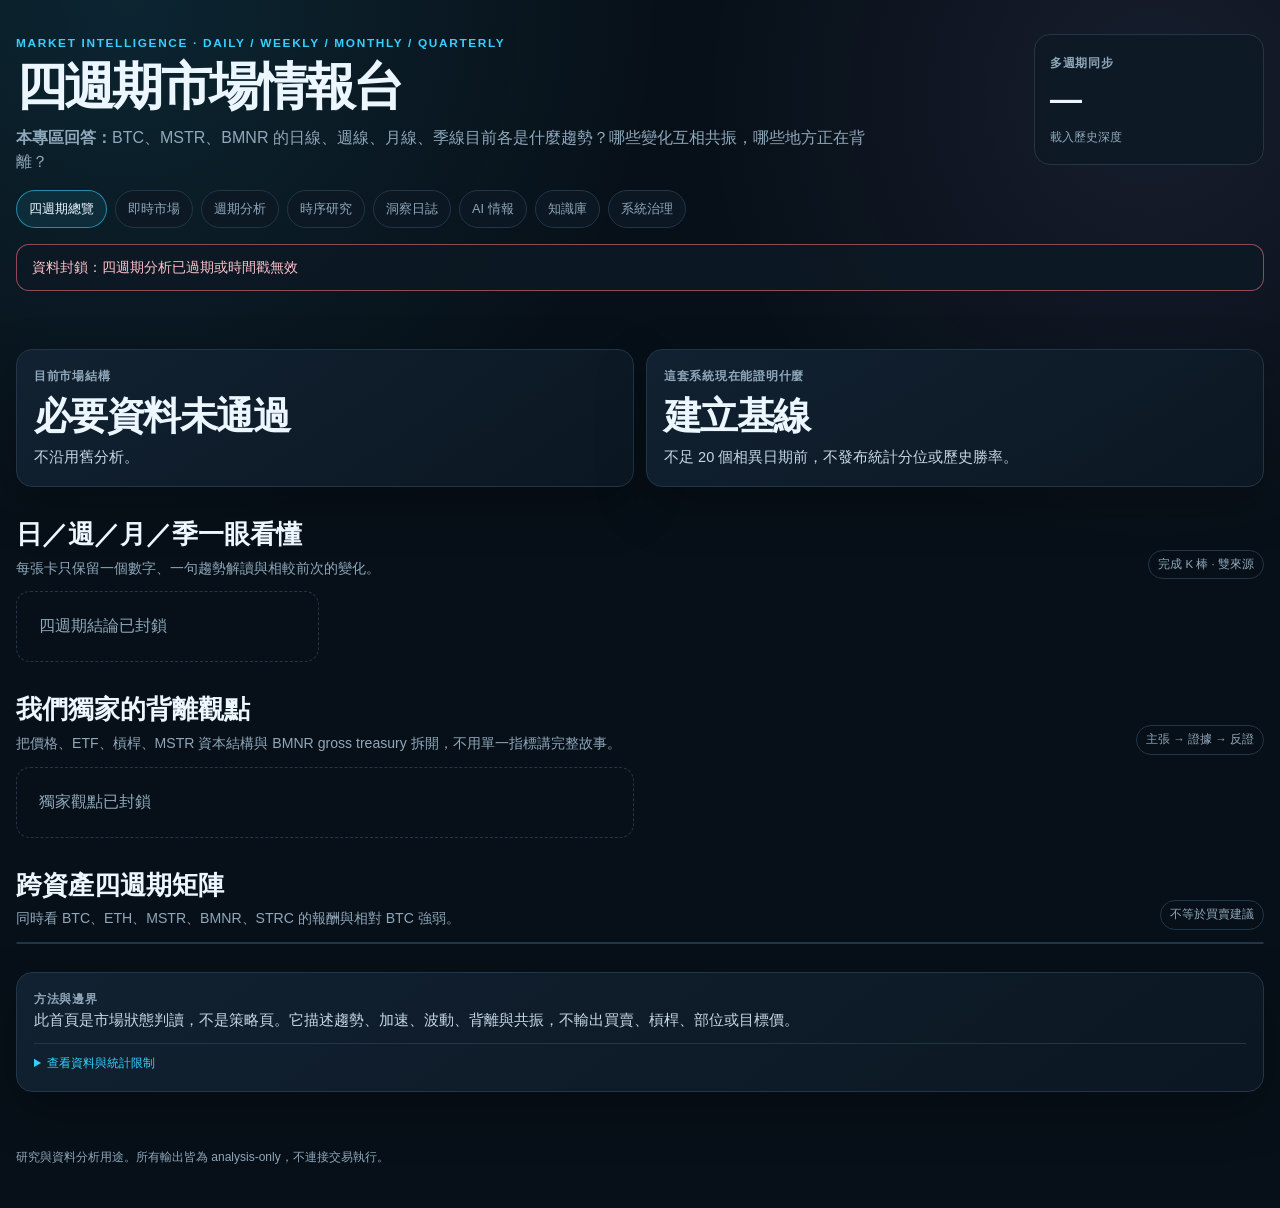
==== commit 26e4a3f5: "Redesign dashboard as four-horizon market intelligence" ====
--- a/index.html
+++ b/index.html
@@ -1,125 +1,78 @@
 <!doctype html>
-<html lang="zh-TW">
+<html lang="zh-Hant">
 <head>
-<meta charset="utf-8">
-<meta name="viewport" content="width=device-width,initial-scale=1">
-<meta name="app-section" content="today-decision">
-<meta name="app-purpose" content="只顯示今天最重要的結論、數字與是否能行動">
-<meta name="app-update" content="每日">
-<link rel="icon" href="data:,">
-<title>MSTR / BMNR 每日決策儀表板</title>
-<style>
-:root{--bg:#e8e4dc;--surface:#f5f2ec;--surface2:#ede8df;--border:#d1c9bb;--ink:#302e29;--text:#565148;--muted:#746d62;--red:#8f493e;--green:#4f6c48;--yellow:#7d6426;--blue:#4d6f7d;--mono:ui-monospace,SFMono-Regular,Menlo,Consolas,monospace}
-*{box-sizing:border-box}html{-webkit-font-smoothing:antialiased}body{margin:0;background:var(--bg);color:var(--ink);font-family:-apple-system,BlinkMacSystemFont,"Segoe UI","Noto Sans TC",sans-serif;line-height:1.55;font-variant-numeric:tabular-nums}.container{width:min(1060px,calc(100% - 32px));margin:auto;padding:24px 0 64px}a{color:var(--blue);text-decoration:none}a:hover{text-decoration:underline}button,summary,a{outline-offset:3px}.links a,summary{display:inline-flex;align-items:center;min-height:44px}
-.hero,.section{background:var(--surface);border:1px solid var(--border);border-radius:18px}.hero{padding:30px;margin-bottom:14px}.hero h1{margin:0;font-size:clamp(1.45rem,3vw,2.1rem);letter-spacing:-.035em}.hero p{margin:8px 0;color:var(--text)}.meta{font:700 .73rem/1.4 var(--mono);color:var(--muted)}.badges,.links{display:flex;gap:8px;flex-wrap:wrap;margin-top:16px}.badge{border:1px solid var(--border);border-radius:999px;padding:5px 10px;font-size:.72rem;font-weight:800;background:var(--surface2)}.badge.bad{color:var(--red);background:#f3e3df}.badge.warn{color:var(--yellow);background:#f3ead0}.badge.info{color:var(--blue);background:#e2ecef}.links a{font-size:.75rem;font-weight:750}
-.section{padding:24px;margin:14px 0}.heading{display:flex;align-items:flex-start;justify-content:space-between;gap:16px;margin-bottom:16px}.heading h2{margin:0 0 4px;font-size:1.25rem;letter-spacing:-.02em}.heading p{margin:0;color:var(--text);font-size:.84rem}.pill{flex:0 0 auto;border:1px solid var(--border);border-radius:999px;padding:5px 10px;background:var(--surface2);color:var(--muted);font-size:.7rem;font-weight:800}
-.summary-grid{display:grid;grid-template-columns:repeat(4,minmax(0,1fr));gap:11px}.summary-card{min-height:172px;padding:17px;border:1px solid var(--border);border-radius:16px;background:var(--surface2);overflow:hidden}.summary-card.full{grid-column:1/-1;min-height:auto}.summary-card .label{font-size:.68rem;text-transform:uppercase;letter-spacing:.08em;font-weight:850;color:var(--muted)}.summary-card .number{margin:12px 0 10px;font:900 clamp(1.55rem,3vw,2rem)/1 var(--mono);letter-spacing:-.05em}.summary-card .read{font-size:.82rem;font-weight:700}.summary-card.bad{color:var(--red);background:#f1ded9}.summary-card.warn{color:var(--yellow);background:#f2e7c7}.summary-card.info{color:var(--blue);background:#dfeaed}.summary-card.good{color:var(--green);background:#dfebda}.quality{margin-top:11px;padding:10px 12px;border:1px solid var(--border);border-radius:10px;background:var(--surface2);color:var(--text);font-size:.76rem}.quality.bad{color:var(--red);border-color:#c89d94;background:#f2e2de}.quality.warn{color:var(--yellow);border-color:#c6ae72;background:#f3ead0}.quality.good{color:var(--green);border-color:#9fb299;background:#e5eee1}
-.signal-grid{display:grid;grid-template-columns:repeat(2,minmax(0,1fr));gap:13px}.signal-card{min-width:0;padding:19px;border:1px solid var(--border);border-radius:16px;background:var(--surface2)}.signal-top{display:flex;justify-content:space-between;align-items:flex-start;gap:10px}.signal-title{font-size:.82rem;font-weight:850;color:var(--text)}.signal-number{margin-top:8px;font:900 1.9rem/1 var(--mono);letter-spacing:-.045em}.resonance{flex:0 0 auto;max-width:48%;padding:4px 8px;border-radius:999px;background:var(--surface);font-size:.66rem;font-weight:800;color:var(--muted);text-align:center}.signal-read{margin:12px 0 13px;color:var(--ink);font-size:.87rem;font-weight:700}.lenses{display:flex;gap:6px;flex-wrap:wrap}.lens{display:inline-flex;align-items:center;gap:5px;border:1px solid var(--border);border-radius:999px;padding:4px 8px;background:var(--surface);font-size:.66rem;color:var(--text)}.lens:before{content:"";width:7px;height:7px;border-radius:50%;background:var(--muted)}.lens.bullish:before{background:var(--green)}.lens.bearish:before{background:var(--red)}.lens.neutral:before{background:var(--yellow)}details{margin-top:13px}summary{cursor:pointer;color:var(--blue);font-size:.74rem;font-weight:800}.evidence{display:grid;grid-template-columns:1fr 1fr;gap:12px;margin-top:11px;padding-top:11px;border-top:1px solid var(--border)}.evidence h3{margin:0 0 5px;color:var(--muted);font-size:.68rem;text-transform:uppercase;letter-spacing:.07em}.evidence ul{margin:0;padding-left:17px;color:var(--text);font-size:.72rem}.evidence li{margin:5px 0}.next{grid-column:1/-1;padding:9px;border-left:3px solid var(--blue);border-radius:7px;background:var(--surface);color:var(--text);font-size:.73rem}
-.targets{display:grid;grid-template-columns:repeat(3,minmax(0,1fr));gap:11px}.method .targets{margin-top:12px}.target{padding:15px;border:1px solid var(--border);border-radius:13px;background:var(--surface2)}.target .cap{color:var(--muted);font-size:.67rem;font-weight:850;text-transform:uppercase;letter-spacing:.07em}.target .big{margin:7px 0;font:850 1.35rem/1.1 var(--mono)}.target p{margin:0;color:var(--text);font-size:.74rem}.bottom-read{margin-top:11px;padding:11px;border-left:3px solid var(--blue);border-radius:8px;background:var(--surface2);color:var(--text);font-size:.76rem}.method{padding:12px 14px;border:1px solid var(--border);border-radius:10px;background:var(--surface2)}.method ul{margin:10px 0 0;padding-left:18px;color:var(--text);font-size:.76rem}.foot{margin:15px 0 0;text-align:center;color:var(--muted);font-size:.7rem}
-@media(max-width:820px){.summary-grid{grid-template-columns:repeat(2,minmax(0,1fr))}.signal-grid,.targets{grid-template-columns:1fr}}
-@media(max-width:520px){.container{width:min(100% - 20px,1060px);padding-top:10px}.hero,.section{border-radius:13px}.hero{padding:18px}.hero p{font-size:.79rem}.section{padding:15px}.heading{display:block}.pill{display:inline-flex;margin-top:8px}.summary-grid{grid-template-columns:1fr;gap:8px}.summary-card{min-height:0;padding:15px}.summary-card .number{font-size:1.65rem}.signal-card{padding:15px}.signal-number{font-size:1.65rem}.signal-top{display:block}.resonance{display:inline-flex;max-width:100%;margin-top:9px}.evidence{grid-template-columns:1fr}.next{grid-column:1}.links{display:grid;grid-template-columns:1fr 1fr}}
-@media(prefers-reduced-motion:reduce){*{scroll-behavior:auto!important;transition:none!important}}
-</style>
+  <meta charset="utf-8">
+  <meta name="viewport" content="width=device-width,initial-scale=1">
+  <meta name="app-section" content="market-overview">
+  <meta name="app-purpose" content="首頁統整日線、週線、月線、季線趨勢、變化與獨家背離觀點。">
+  <meta name="app-update" content="每日完成 K 棒後更新">
+  <title>四週期市場情報台｜BTC、MSTR、BMNR</title>
+  <link rel="stylesheet" href="assets/intelligence.css">
 </head>
 <body>
-<main class="container">
-  <header class="hero">
-    <h1>₿ MSTR / BMNR：今天能不能加？</h1>
-    <p><b>本專區回答：</b>今天能不能加大倉現貨、MSTR 2.5 倍合約或 BMNR？結論先行，紅燈先擋風險。</p>
-    <div class="meta" id="heroMeta">每日資料載入中…</div>
-    <div class="badges"><span class="badge bad" id="actionBadge">今日動作載入中</span><span class="badge warn" id="riskBadge">MSTR 風險載入中</span></div>
-    <nav class="links" aria-label="全站主要專區"><a href="index.html">今日決策</a><a href="market-monitor.html">市場雷達</a><a href="x-intelligence.html">AI 情報</a><a href="analytics.html">專業分析</a><a href="dashboard.html">策略研究室</a><a href="daily-extensions.html">每日延伸</a><a href="wiki.html">知識庫</a><a href="site-overview.html">專區總覽</a></nav>
-  </header>
+<header class="hero">
+  <div class="shell">
+    <div class="hero-grid">
+      <div>
+        <div class="eyebrow">Market Intelligence · Daily / Weekly / Monthly / Quarterly</div>
+        <h1>四週期市場情報台</h1>
+        <p><b>本專區回答：</b>BTC、MSTR、BMNR 的日線、週線、月線、季線目前各是什麼趨勢？哪些變化互相共振，哪些地方正在背離？</p>
+      </div>
+      <div class="hero-stat"><span class="label">多週期同步</span><strong id="alignmentScore">—</strong><span class="mini" id="historyDepth">載入歷史深度</span></div>
+    </div>
+    <nav class="nav" aria-label="全站主要專區">
+      <a class="active" href="index.html">四週期總覽</a><a href="market-monitor.html">即時市場</a><a href="analytics.html">週期分析</a><a href="dashboard.html">時序研究</a><a href="daily-extensions.html">洞察日誌</a><a href="x-intelligence.html">AI 情報</a><a href="wiki.html">知識庫</a><a href="site-overview.html">系統治理</a>
+    </nav>
+    <div class="quality" id="quality">載入雙來源時序、分析與獨立驗證…</div>
+  </div>
+</header>
 
-  <section class="section" aria-labelledby="summaryTitle">
-    <div class="heading"><div><h2 id="summaryTitle">📌 今天只看四件事</h2><p id="dailyMeta">載入今日資料中…</p></div><span class="pill">結論 → 證據 → 下一觸發</span></div>
-    <div class="summary-grid" id="summaryCards" aria-live="polite" aria-busy="true"></div>
-    <div class="quality" id="qualityStrip">驗證、邏輯與日期總閘門載入中…</div>
-    <details class="method"><summary>展開條件式估值、底部依據與方法限制</summary><div class="targets" id="targetBrief" aria-live="polite">載入估值情境中…</div><ul><li>缺值維持未知，不轉成零，不沿用昨天綠燈。</li><li>BTC、MSTR 合約、BMNR gross-assets 三本帳分開。</li><li>ETF 單一第三方來源只作背景，不計硬確認票。</li><li>Wiki 假說需通過治理並輸出決策輸入，否則停止計算。</li><li>模型版本不同的歷史分數不串接。</li></ul><p><a href="analytics.html">查看完整分析與來源 →</a></p></details>
+<main class="shell">
+  <section class="section">
+    <div class="grid grid-2">
+      <article class="card"><div class="label">目前市場結構</div><div class="headline" id="dominantState">載入中</div><div class="read" id="dominantRead">等待四週期資料。</div></article>
+      <article class="card"><div class="label">這套系統現在能證明什麼</div><div class="headline" id="evidenceState">建立基線</div><div class="read" id="evidenceRead">不足 20 個相異日期前，不發布統計分位或歷史勝率。</div></article>
+    </div>
   </section>
 
-  <section class="section" aria-labelledby="exclusiveTitle">
-    <div class="heading"><div><h2 id="exclusiveTitle">🧭 我們獨家最在乎</h2><p>把普通股估值、資本結構與每股含幣量拆開，不被官方單一「市值對比特幣淨資產倍數」帶著走。</p></div><span class="pill" id="exclusiveCount">—</span></div>
-    <div class="signal-grid" id="exclusiveSignals" aria-live="polite" aria-busy="true"></div>
+  <section class="section">
+    <div class="section-head"><div><h2>日／週／月／季一眼看懂</h2><p>每張卡只保留一個數字、一句趨勢解讀與相較前次的變化。</p></div><span class="pill">完成 K 棒 · 雙來源</span></div>
+    <div class="grid grid-4" id="horizonCards"></div>
   </section>
 
-  <section class="section" aria-labelledby="consensusTitle">
-    <div class="heading"><div><h2 id="consensusTitle">🤝 市場多維共振</h2><p>依實際票數與信心顯示共振或分歧；領先訊號發現候選，落後訊號負責確認。</p></div><span class="pill" id="consensusCount">—</span></div>
-    <div class="signal-grid" id="consensusSignals" aria-live="polite" aria-busy="true"></div>
+  <section class="section">
+    <div class="section-head"><div><h2>我們獨家的背離觀點</h2><p>把價格、ETF、槓桿、MSTR 資本結構與 BMNR gross treasury 拆開，不用單一指標講完整故事。</p></div><span class="pill">主張 → 證據 → 反證</span></div>
+    <div class="grid grid-2" id="exclusiveInsights"></div>
   </section>
 
-  <p class="foot">研究與風險管理用途，不構成投資建議。槓桿與高波動個股可能造成重大虧損。</p>
+  <section class="section">
+    <div class="section-head"><div><h2>跨資產四週期矩陣</h2><p>同時看 BTC、ETH、MSTR、BMNR、STRC 的報酬與相對 BTC 強弱。</p></div><span class="pill">不等於買賣建議</span></div>
+    <div class="table-wrap"><table id="assetMatrix"></table></div>
+  </section>
+
+  <section class="section">
+    <div class="card">
+      <div class="label">方法與邊界</div>
+      <div class="read">此首頁是市場狀態判讀，不是策略頁。它描述趨勢、加速、波動、背離與共振，不輸出買賣、槓桿、部位或目標價。</div>
+      <details><summary>查看資料與統計限制</summary><ul class="list"><li>BTC／ETH 使用 Yahoo Finance＋Kraken＋Coinbase；MSTR／BMNR／STRC 使用 Yahoo Finance＋Nasdaq。</li><li>只採完成日 K；即時價格與完成 K 棒分開。</li><li>同日重跑保留 revision 與 supersedes，歷史不覆蓋。</li><li>至少 20 個相異日期後才啟用經驗分位數。</li></ul></details>
+    </div>
+  </section>
 </main>
+<footer class="footer shell">研究與資料分析用途。所有輸出皆為 analysis-only，不連接交易執行。</footer>
+
 <script>
-const escapeHtml=value=>String(value??"資料不足").trim().toLowerCase()==="nan"?"資料不足":String(value??"資料不足").replace(/[&<>'"]/g,char=>({"&":"&amp;","<":"&lt;",">":"&gt;","'":"&#39;",'"':"&quot;"}[char]));
-const finite=value=>value!==null&&value!==""&&Number.isFinite(Number(value));
-const money=value=>!finite(value)?"資料不足":"$"+Number(value).toLocaleString("en-US",{maximumFractionDigits:0});
-const pct=value=>!finite(value)?"資料不足":(Number(value)*100).toFixed(1)+"%";
-const num=(value,digits=2)=>!finite(value)?"資料不足":Number(value).toFixed(digits);
-const statusLabel=value=>({pass:"通過",degraded:"有限可用",fail:"失敗",consistent:"一致",inconsistent:"不一致"})[value]||value||"未知";
-const issueLabel=value=>String(value||"請查驗證報告").replace(/^sale_ratio: 缺值$/,"每週賣幣壓力比率缺值").replace("official input stale","官方輸入資料逾時");
-async function fetchJson(path){const response=await fetch(path,{cache:"no-store"});if(!response.ok)throw new Error(`${path} HTTP ${response.status}`);return response.json()}
-function requireFresh(value,maxHours,label){const timestamp=new Date(value);if(!value||Number.isNaN(timestamp.getTime()))throw new Error(`${label} 時間戳缺漏`);const ageHours=(Date.now()-timestamp.getTime())/36e5;if(ageHours < -1||ageHours > maxHours)throw new Error(`${label} 已過期`)}
-function taipeiDate(){return new Intl.DateTimeFormat("en-CA",{timeZone:"Asia/Taipei",year:"numeric",month:"2-digit",day:"2-digit"}).format(new Date())}
-function requireRecentDataDate(value,label){const lagDays=(Date.parse(taipeiDate())-Date.parse(value))/864e5;if(!/^\d{4}-\d{2}-\d{2}$/.test(value)||!Number.isInteger(lagDays)||lagDays<0||lagDays>1)throw new Error(`${label} 日期超出今日或昨日容許範圍`);return lagDays}
-function previousSnapshot(database,currentDate){return(database.snapshots||[]).filter(item=>item.date!==currentDate).sort((a,b)=>String(a.date).localeCompare(String(b.date))).at(-1)||null}
-function summaryCard(item){return`<article class="summary-card ${escapeHtml(item.tone)}${item.full?' full':''}"><div class="label">${escapeHtml(item.label)}</div><div class="number">${escapeHtml(item.key_number)}</div><div class="read">${escapeHtml(item.plain_read)}</div></article>`}
-function evidenceList(items){return Array.isArray(items)&&items.length?items.map(item=>`<li><b>${escapeHtml(item.name)}</b> ${escapeHtml(item.value)}｜${escapeHtml(item.read)}</li>`).join(""):"<li>資料不足</li>"}
-function signalCard(item){
-  const lenses=(item.lenses||[]).map(lens=>`<span class="lens ${escapeHtml(lens.direction)}" title="${escapeHtml(lens.read)}">${escapeHtml(lens.name)} ${escapeHtml(lens.value)}</span>`).join("");
-  return`<article class="signal-card"><div class="signal-top"><div><div class="signal-title">${escapeHtml(item.title)}</div><div class="signal-number">${escapeHtml(item.key_number)}</div></div><span class="resonance">${escapeHtml(item.resonance_status)} · 信心 ${escapeHtml(item.confidence)}</span></div><div class="signal-read">${escapeHtml(item.plain_read)}</div><div class="lenses">${lenses}</div><details><summary>領先訊號、落後確認與下一觸發</summary><div class="evidence"><div><h3>領先訊號</h3><ul>${evidenceList(item.leading_indicators)}</ul></div><div><h3>落後確認</h3><ul>${evidenceList(item.lagging_confirmations)}</ul></div><div class="next"><b>下一觸發：</b>${escapeHtml(item.next_trigger)}</div></div></details></article>`
-}
-function targetCards(targets,bottom){
-  const btcRange=targets?.btc?.research_hypothesis_range||[];
-  const mstrLow=targets?.mstr?.common_nav_per_share_at_btc_lower,mstrHigh=targets?.mstr?.common_nav_per_share_at_btc_upper,bmnr=targets?.bmnr?.gross_treasury_value_per_share;
-  const cards=[
-    ["BTC 底部研究假說",btcRange.length===2?`${money(btcRange[0])}–${money(btcRange[1])}`:"已停用",targets?.btc?.plain_read],
-    ["MSTR 普通股淨值敏感度",mstrLow!=null&&mstrHigh!=null?`${money(mstrLow)}–${money(mstrHigh)}`:"已停用",targets?.mstr?.plain_read],
-    ["BMNR 每股財庫資產總值",bmnr==null?"資料不足":money(bmnr),targets?.bmnr?.plain_read]
-  ];
-  return cards.map(([cap,big,read])=>`<article class="target"><div class="cap">${escapeHtml(cap)}</div><div class="big">${escapeHtml(big)}</div><p>${escapeHtml(read)}</p></article>`).join("")+`<div class="bottom-read"><b>底部判斷：</b>${escapeHtml(bottom?.plain_read)}<br><b>下一觸發：</b>${escapeHtml(bottom?.next_trigger)}</div>`
-}
-function failClosed(message){
-  document.body.dataset.renderStatus="fail";document.body.dataset.conclusionsVisible="false";
-  document.getElementById("dailyMeta").textContent=`載入失敗：${message}`;
-  document.getElementById("summaryCards").innerHTML=summaryCard({label:"資料狀態",key_number:"資料封鎖",plain_read:"所有交易動作封鎖；不得沿用舊快照。",tone:"bad",full:true});
-  document.getElementById("exclusiveSignals").innerHTML="";document.getElementById("consensusSignals").innerHTML="";document.getElementById("targetBrief").textContent="資料失敗，不顯示舊估值。";
-  document.getElementById("heroMeta").textContent="最新資料未通過驗證，不沿用舊快照。";document.getElementById("exclusiveCount").textContent="封鎖";document.getElementById("consensusCount").textContent="封鎖";
-  const strip=document.getElementById("qualityStrip");strip.className="quality bad";strip.textContent=`必要資料或決策契約未通過：${message}`;document.getElementById("actionBadge").textContent="資料失敗 · 全部交易封鎖";document.getElementById("riskBadge").textContent="風險數字停用 · 待驗證恢復";
-}
-async function loadDashboard(){
-  const busy=["summaryCards","exclusiveSignals","consensusSignals"];
-  try{
-    const[latest,database,verify,logic,analytics]=await Promise.all([fetchJson("data/daily/latest_snapshot.json"),fetchJson("data/daily/database.json"),fetchJson("data/daily/agent_verification_report.json"),fetchJson("data/daily/logic_audit.json"),fetchJson("data/daily/institutional_analytics.json")]);
-    if(latest.schema!==1||database.schema!==1||verify.schema!==1||logic.schema!==1||analytics.schema!==2)throw new Error("schema 不相容");
-    if(!latest.date||verify.date!==latest.date||logic.date!==latest.date||analytics.date!==latest.date)throw new Error("資料日期不一致");
-    const calendarLagDays=requireRecentDataDate(latest.date,'每日快照');requireFresh(latest.generated_at,30,'每日快照');requireFresh(verify.verified_at,30,'驗證報告');requireFresh(logic.generated_at,30,'邏輯稽核');requireFresh(analytics.generated_at,30,'機構分析');
-    const brief=analytics.decision_brief;if(!brief?.summary_cards||!brief?.exclusive_signals||!brief?.consensus_signals)throw new Error("決策摘要缺漏");
-    const previous=previousSnapshot(database,latest.date);
-    const logicBound=logic.snapshot_generated_at===latest.generated_at;
-    const logicSafe=logic.status==="consistent"&&analytics.quality?.logic_audit_status===logic.status&&analytics.logic_audit?.status===logic.status;
-    const dateSafe=analytics.quality?.verification_date_matches_snapshot===true;
-    const verifyBound=verify.snapshot_generated_at===latest.generated_at;
-    const analyticsBound=analytics.snapshot_generated_at===latest.generated_at&&analytics.quality?.verification_bound_to_snapshot===true;
-    const statusBound=analytics.quality?.verification_status===verify.status;
-    const verificationReadable=["pass","degraded"].includes(verify.status)&&(verify.failures||[]).length===0&&verifyBound;
-    const pageReadable=logicSafe&&logicBound&&dateSafe&&analyticsBound&&statusBound&&verificationReadable;
-    if(!pageReadable){throw new Error(`驗證${statusLabel(verify.status)}／驗證綁定${verifyBound?"一致":"不一致"}／分析綁定${analyticsBound?"一致":"不一致"}／邏輯綁定${logicBound?"一致":"不一致"}／狀態綁定${statusBound?"一致":"不一致"}／日期${dateSafe?"一致":"不一致"}／邏輯${statusLabel(logic.status)}｜${issueLabel((verify.failures||[])[0]||(verify.degradations||[])[0])}`)}
-    const calendarLagged=calendarLagDays>0,effectiveDegraded=verify.status==="degraded"||calendarLagged;
-    document.body.dataset.renderStatus=effectiveDegraded?"degraded":"pass";document.body.dataset.conclusionsVisible="true";document.body.dataset.executionGrade=effectiveDegraded?"false":"true";document.body.dataset.dataDate=latest.date;document.body.dataset.calendarLagDays=String(calendarLagDays);
-    document.getElementById("heroMeta").textContent=`資料日 ${latest.date} · 歷史 ${brief.record_advantage?.historical_snapshots??0} 筆 · 可用知識 ${analytics.quality?.knowledge_nodes??0} 頁 · 模型 ${latest.metrics?.btc_standard?.model_version||"未版本化"}`;
-    document.getElementById("dailyMeta").textContent=`${calendarLagged?"跨日待今日批次｜":""}前次對比 ${previous?.date||"無"}｜驗證${statusLabel(verify.status)}｜邏輯${statusLabel(analytics.quality.logic_audit_status)}｜同版可比 ${brief.record_advantage?.comparable_model_observations??0} 筆`;
-    document.getElementById("summaryCards").innerHTML=brief.summary_cards.slice(0,4).map(summaryCard).join("");
-    document.getElementById("exclusiveSignals").innerHTML=brief.exclusive_signals.slice(0,3).map(signalCard).join("");
-    document.getElementById("consensusSignals").innerHTML=brief.consensus_signals.slice(0,3).map(signalCard).join("");
-    document.getElementById("exclusiveCount").textContent=`${Math.min(brief.exclusive_signals.length,3)} 項`;
-    document.getElementById("consensusCount").textContent=`${Math.min(brief.consensus_signals.length,3)} 項`;
-    document.getElementById("targetBrief").innerHTML=targetCards(brief.conditional_targets,brief.bottom_assessment);
-    const strip=document.getElementById("qualityStrip"),qualityIssue=calendarLagged?`目前顯示 ${latest.date} 最近可用批次；${taipeiDate()} 主批次尚未完成`:issueLabel((verify.degradations||[])[0]);strip.className=`quality ${effectiveDegraded?"warn":"good"}`;strip.textContent=effectiveDegraded?`資料有限可用｜信心 ${analytics.quality.confidence}（${analytics.quality.confidence_score_0_100}/100）｜${qualityIssue}；結論可讀，但所有加碼與硬觸發封鎖。`:`資料驗證、日期、血緣與邏輯均通過｜資料信心 ${analytics.quality.confidence}`;
-    const m=latest.metrics?.mstr_metrics||{},contractBlocked=calendarLagged||m.contract_red_light!==false||(analytics.logic_audit?.blocked_actions||[]).includes("add_2_5x_mstr"),todayAction=brief.summary_cards.find(item=>item.id==="today_action"),saleBasis=String(m.sale_ratio_basis||"").includes("reconciliation_zero")?"對帳推定":"揭露值";document.getElementById("actionBadge").textContent=calendarLagged?"跨日待更新 · 不加碼":todayAction?.key_number||`MSTR ${contractBlocked?"合約禁開":"只列觀察"}`;document.getElementById("riskBadge").textContent=`MSTR：STRC ${pct(m.strc_discount)}／7 日已報告賣幣 ${m.sale_ratio==null?"未知":num(m.sale_ratio,1)+"x（"+saleBasis+"）"}`;
-  }catch(error){failClosed(error.message)}finally{busy.forEach(id=>document.getElementById(id)?.setAttribute("aria-busy","false"))}
-}
-loadDashboard();
+const esc=value=>String(value??'—').replace(/[&<>"']/g,char=>({'&':'&amp;','<':'&lt;','>':'&gt;','"':'&quot;',"'":'&#39;'}[char]));
+const pct=value=>value==null?'—':`${Number(value)>=0?'+':''}${(Number(value)*100).toFixed(1)}%`;
+const money=value=>value==null?'—':'$'+Number(value).toLocaleString('en-US',{maximumFractionDigits:2});
+const tone=value=>['positive','negative','mixed','unknown'].includes(value)?value:'unknown';
+async function json(path){const response=await fetch(path,{cache:'no-store'});if(!response.ok)throw new Error(`${path} HTTP ${response.status}`);return response.json()}
+function fresh(value,maxHours){const stamp=new Date(value);if(!value||Number.isNaN(stamp.getTime())||(Date.now()-stamp.getTime())/36e5>maxHours)throw new Error('四週期分析已過期或時間戳無效')}
+function renderHorizon(item){const metrics=item.metrics||{};return `<article class="card" data-tone="${tone(item.tone)}"><div class="label">${esc(item.label)}｜${esc(item.status)}</div><div class="number ${tone(item.tone)}">${esc(item.key_number)}</div><div class="read">${esc(item.plain_read)}</div><div class="metric-row"><div class="metric"><b>${pct(metrics.return_acceleration)}</b><span>等長窗口加速度</span></div><div class="metric"><b>${pct(metrics.drawdown_from_range_high)}</b><span>距該週期高點</span></div></div><div class="change">${esc(item.what_changed)}</div><div class="mini" style="margin-top:9px">${esc(item.resonance)}｜資料截至 ${esc(item.data_depth?.as_of)}</div></article>`}
+function renderInsight(item){return `<article class="card"><div class="label">${esc(item.title)}｜信心 ${esc(item.confidence)}</div><div class="number">${esc(item.key_number)}</div><div class="read">${esc(item.claim)}</div><ul class="evidence">${(item.evidence||[]).map(value=>`<li>${esc(value)}</li>`).join('')}</ul><div class="change">${esc(item.what_changed)}</div><div class="falsifier">反證：${esc(item.falsifier)}</div></article>`}
+function renderMatrix(matrix){const order=['BTC','ETH','MSTR','BMNR','STRC'];const labels={daily:'日線',weekly:'週線',monthly:'月線',quarterly:'季線'};const head='<tr><th>標的</th>'+Object.values(labels).map(label=>`<th>${label}</th>`).join('')+'<th>相對 BTC（月）</th><th>資料來源</th></tr>';const rows=order.map(symbol=>{const item=matrix[symbol]||{};return `<tr><td><b>${symbol}</b></td>${Object.keys(labels).map(key=>`<td class="${tone(item[key]?.tone)}">${pct(item[key]?.return)}<br><span class="mini">${esc(item[key]?.status)}</span></td>`).join('')}<td>${symbol==='BTC'?'基準':pct(item.monthly?.relative_to_btc)}</td><td>${esc(item.monthly?.canonical_provider)} × ${esc(item.monthly?.source_count)}</td></tr>`}).join('');document.getElementById('assetMatrix').innerHTML=head+rows}
+function failClosed(message){document.body.dataset.renderStatus='fail';document.body.dataset.conclusionsVisible='false';document.body.dataset.executionGrade='false';document.getElementById('quality').className='quality fail';document.getElementById('quality').textContent=`資料封鎖：${message}`;document.getElementById('dominantState').textContent='必要資料未通過';document.getElementById('dominantRead').textContent='不沿用舊分析。';document.getElementById('horizonCards').innerHTML='<div class="empty">四週期結論已封鎖</div>';document.getElementById('exclusiveInsights').innerHTML='<div class="empty">獨家觀點已封鎖</div>'}
+async function load(){try{const[analysis,verification]=await Promise.all([json('data/daily/timescale_intelligence.json'),json('data/daily/timescale_intelligence_verification.json')]);if(analysis.schema!==1||verification.schema!==1)throw new Error('schema 不相容');if(verification.analysis_generated_at!==analysis.generated_at||verification.status!=='pass')throw new Error('獨立分析驗證未通過');fresh(analysis.generated_at,30);if(analysis.quality?.status==='fail'||analysis.quality?.publication_mode!=='analysis_only')throw new Error((analysis.quality?.failures||[])[0]||'分析品質失敗');const degraded=analysis.quality.status==='degraded';document.body.dataset.renderStatus=degraded?'degraded':'pass';document.body.dataset.conclusionsVisible='true';document.body.dataset.executionGrade='false';document.body.dataset.dataDate=analysis.date;document.getElementById('quality').className=`quality ${degraded?'degraded':'pass'}`;document.getElementById('quality').textContent=`資料日 ${analysis.date}｜雙來源日 K 驗證通過｜四週期數學重算 20/20｜${degraded?'部分非核心市場欄位降級，但趨勢資料可讀':'核心資料完整'}｜只供分析，不形成交易動作`;document.getElementById('alignmentScore').textContent=`${analysis.alignment.aligned_horizons}/${analysis.alignment.known_horizons}`;document.getElementById('historyDepth').textContent=`${analysis.record_advantage.distinct_dates} 個相異日期｜${analysis.record_advantage.observations} 次觀察`;document.getElementById('dominantState').textContent=analysis.alignment.dominant_state;document.getElementById('dominantRead').textContent=analysis.alignment.plain_read;const enough=analysis.record_advantage.distinct_dates>=analysis.record_advantage.statistical_claim_minimum;document.getElementById('evidenceState').textContent=enough?'可啟用歷史分位':'正在沉澱';document.getElementById('evidenceRead').textContent=analysis.record_advantage.plain_read;document.getElementById('horizonCards').innerHTML=['daily','weekly','monthly','quarterly'].map(key=>renderHorizon(analysis.horizons[key])).join('');document.getElementById('exclusiveInsights').innerHTML=(analysis.exclusive_insights||[]).map(renderInsight).join('');renderMatrix(analysis.asset_matrix||{})}catch(error){failClosed(error.message)}}
+load();
 </script>
 </body>
 </html>
--- a/assets/intelligence.css
+++ b/assets/intelligence.css
@@ -0,0 +1,4 @@
+:root{color-scheme:dark;--bg:#071018;--panel:#0d1924;--panel2:#122232;--line:#21364a;--text:#ecf6ff;--muted:#8fa7ba;--cyan:#35d0ff;--teal:#43e6c5;--amber:#ffca61;--red:#ff7184;--violet:#b79cff;--shadow:0 18px 50px rgba(0,0,0,.28)}
+*{box-sizing:border-box}html{background:var(--bg);scroll-behavior:smooth}body{margin:0;background:radial-gradient(circle at 10% 0,rgba(53,208,255,.11),transparent 32%),radial-gradient(circle at 90% 8%,rgba(183,156,255,.09),transparent 28%),var(--bg);color:var(--text);font-family:Inter,"Noto Sans TC","PingFang TC","Microsoft JhengHei",sans-serif;line-height:1.55}a{color:var(--cyan);text-decoration:none}a:hover{color:#8be7ff}.shell{width:min(1260px,calc(100% - 32px));margin:auto}.hero{padding:34px 0 20px}.hero-grid{display:grid;grid-template-columns:minmax(0,1fr) auto;gap:24px;align-items:start}.eyebrow{color:var(--cyan);font-size:.74rem;font-weight:800;letter-spacing:.14em;text-transform:uppercase}.hero h1{font-size:clamp(2rem,4vw,4.2rem);line-height:1.04;letter-spacing:-.055em;margin:8px 0 12px;max-width:900px}.hero p{color:var(--muted);max-width:880px;margin:0}.timestamp{color:var(--muted);font-size:.82rem;text-align:right}.nav{display:flex;gap:8px;flex-wrap:wrap;padding:15px 0 4px}.nav a{border:1px solid var(--line);background:rgba(13,25,36,.84);color:var(--muted);padding:8px 12px;border-radius:999px;font-size:.8rem}.nav a.active,.nav a:hover{color:var(--text);border-color:rgba(53,208,255,.58);background:rgba(53,208,255,.09)}.quality{margin:12px 0 20px;border:1px solid var(--line);background:rgba(13,25,36,.9);padding:12px 15px;border-radius:13px;color:var(--muted);font-size:.86rem}.quality.pass{border-color:rgba(67,230,197,.35)}.quality.degraded{border-color:rgba(255,202,97,.45);color:#f5dca8}.quality.fail{border-color:rgba(255,113,132,.55);color:#ffc1ca}.section{margin:18px 0 28px}.section-head{display:flex;align-items:end;justify-content:space-between;gap:16px;margin-bottom:12px}.section-head h2{margin:0;font-size:clamp(1.2rem,2vw,1.65rem)}.section-head p{margin:3px 0 0;color:var(--muted);font-size:.88rem}.pill{display:inline-flex;align-items:center;border:1px solid var(--line);border-radius:999px;padding:5px 9px;color:var(--muted);font-size:.72rem}.grid{display:grid;gap:12px}.grid-4{grid-template-columns:repeat(4,minmax(0,1fr))}.grid-3{grid-template-columns:repeat(3,minmax(0,1fr))}.grid-2{grid-template-columns:repeat(2,minmax(0,1fr))}.card{border:1px solid var(--line);border-radius:16px;background:linear-gradient(145deg,rgba(18,34,50,.94),rgba(11,24,35,.94));padding:17px;box-shadow:var(--shadow);min-width:0}.card[data-tone="positive"]{border-color:rgba(67,230,197,.35)}.card[data-tone="negative"]{border-color:rgba(255,113,132,.38)}.card[data-tone="mixed"]{border-color:rgba(255,202,97,.35)}.label{color:var(--muted);font-size:.76rem;font-weight:750;letter-spacing:.06em}.number{font-size:clamp(1.75rem,3.4vw,3.25rem);line-height:1.05;font-weight:850;letter-spacing:-.045em;margin:10px 0}.positive{color:var(--teal)}.negative{color:var(--red)}.mixed{color:var(--amber)}.unknown{color:var(--muted)}.headline{font-size:clamp(1.55rem,3vw,2.8rem);font-weight:850;line-height:1.1;letter-spacing:-.04em;margin:9px 0}.read{color:#c6d7e4;font-size:.91rem}.muted{color:var(--muted)}.mini{font-size:.75rem;color:var(--muted)}.divider{border-top:1px solid var(--line);margin:13px 0}.metric-row{display:grid;grid-template-columns:repeat(2,minmax(0,1fr));gap:8px;margin-top:12px}.metric{border:1px solid rgba(255,255,255,.06);border-radius:10px;background:rgba(0,0,0,.12);padding:9px}.metric b{display:block;font-size:1.05rem}.metric span{color:var(--muted);font-size:.7rem}.evidence{margin:10px 0 0;padding-left:18px;color:#c7d7e3;font-size:.82rem}.evidence li{margin:4px 0}.change{margin-top:12px;padding:9px 10px;border-left:2px solid var(--cyan);background:rgba(53,208,255,.06);color:#bddbe8;font-size:.8rem}.falsifier{margin-top:9px;color:#b9a7d6;font-size:.76rem}.table-wrap{overflow:auto;border:1px solid var(--line);border-radius:14px;background:rgba(13,25,36,.9)}table{width:100%;border-collapse:collapse;min-width:720px}th,td{padding:11px 13px;border-bottom:1px solid rgba(33,54,74,.75);text-align:left;font-size:.8rem;vertical-align:top}th{position:sticky;top:0;background:#102131;color:var(--muted);font-size:.7rem;letter-spacing:.05em}tr:last-child td{border-bottom:0}.tabs{display:flex;gap:8px;flex-wrap:wrap;margin:14px 0}.tabs button{border:1px solid var(--line);background:var(--panel);color:var(--muted);padding:9px 13px;border-radius:10px;cursor:pointer}.tabs button.on{color:var(--text);border-color:var(--cyan);background:rgba(53,208,255,.1)}.tab{display:none}.tab.on{display:block}.chart{width:100%;height:170px;background:rgba(0,0,0,.16);border-radius:12px;margin-top:12px}.chart polyline{fill:none;stroke:var(--cyan);stroke-width:2;vector-effect:non-scaling-stroke}.chart .baseline{stroke:var(--line);stroke-width:1}.source-badge{display:inline-block;margin:3px 4px 0 0;padding:3px 7px;border:1px solid var(--line);border-radius:999px;color:var(--muted);font-size:.66rem}.footer{padding:28px 0 42px;color:var(--muted);font-size:.75rem}.empty{border:1px dashed var(--line);border-radius:14px;padding:22px;color:var(--muted)}details{border-top:1px solid var(--line);margin-top:12px;padding-top:10px}summary{cursor:pointer;color:var(--cyan);font-size:.78rem}.hero-stat{min-width:230px;border:1px solid var(--line);background:rgba(13,25,36,.9);border-radius:16px;padding:15px}.hero-stat strong{display:block;font-size:2rem;letter-spacing:-.04em}.list{margin:8px 0;padding-left:18px;color:#c6d7e4}.list li{margin:5px 0}
+@media(max-width:980px){.grid-4{grid-template-columns:repeat(2,minmax(0,1fr))}.grid-3{grid-template-columns:1fr 1fr}.hero-grid{grid-template-columns:1fr}.timestamp{text-align:left}.hero-stat{min-width:0}.shell{width:min(100% - 24px,760px)}}
+@media(max-width:620px){.shell{width:min(100% - 16px,560px)}.hero{padding-top:22px}.hero h1{font-size:2.25rem}.grid-4,.grid-3,.grid-2{grid-template-columns:1fr}.card{padding:15px;border-radius:14px}.metric-row{grid-template-columns:1fr 1fr}.section-head{align-items:start}.section-head .pill{display:none}.nav{gap:6px}.nav a{padding:7px 9px;font-size:.72rem}.number{font-size:2.3rem}.table-wrap{margin-left:-2px;margin-right:-2px}}
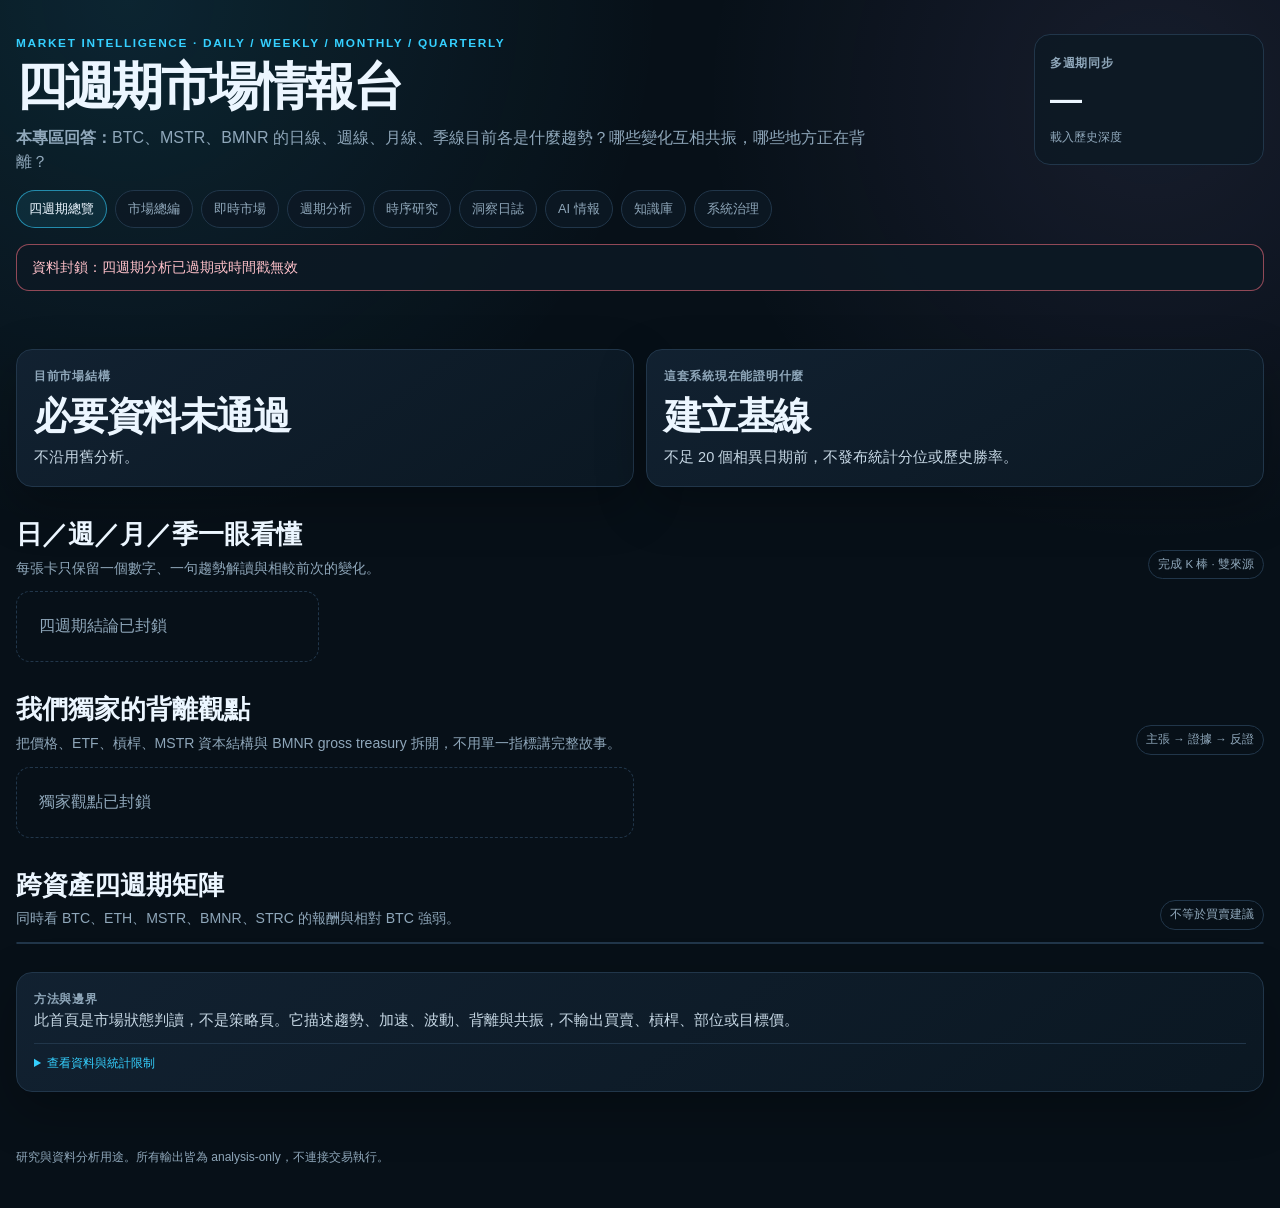
==== commit 8e0a7f3e: "Add verified daily market editorial" ====
--- a/index.html
+++ b/index.html
@@ -21,7 +21,7 @@
       <div class="hero-stat"><span class="label">多週期同步</span><strong id="alignmentScore">—</strong><span class="mini" id="historyDepth">載入歷史深度</span></div>
     </div>
     <nav class="nav" aria-label="全站主要專區">
-      <a class="active" href="index.html">四週期總覽</a><a href="market-monitor.html">即時市場</a><a href="analytics.html">週期分析</a><a href="dashboard.html">時序研究</a><a href="daily-extensions.html">洞察日誌</a><a href="x-intelligence.html">AI 情報</a><a href="wiki.html">知識庫</a><a href="site-overview.html">系統治理</a>
+      <a class="active" href="index.html" aria-current="page">四週期總覽</a><a href="market-intelligence.html">市場總編</a><a href="market-monitor.html">即時市場</a><a href="analytics.html">週期分析</a><a href="dashboard.html">時序研究</a><a href="daily-extensions.html">洞察日誌</a><a href="x-intelligence.html">AI 情報</a><a href="wiki.html">知識庫</a><a href="site-overview.html">系統治理</a>
     </nav>
     <div class="quality" id="quality">載入雙來源時序、分析與獨立驗證…</div>
   </div>
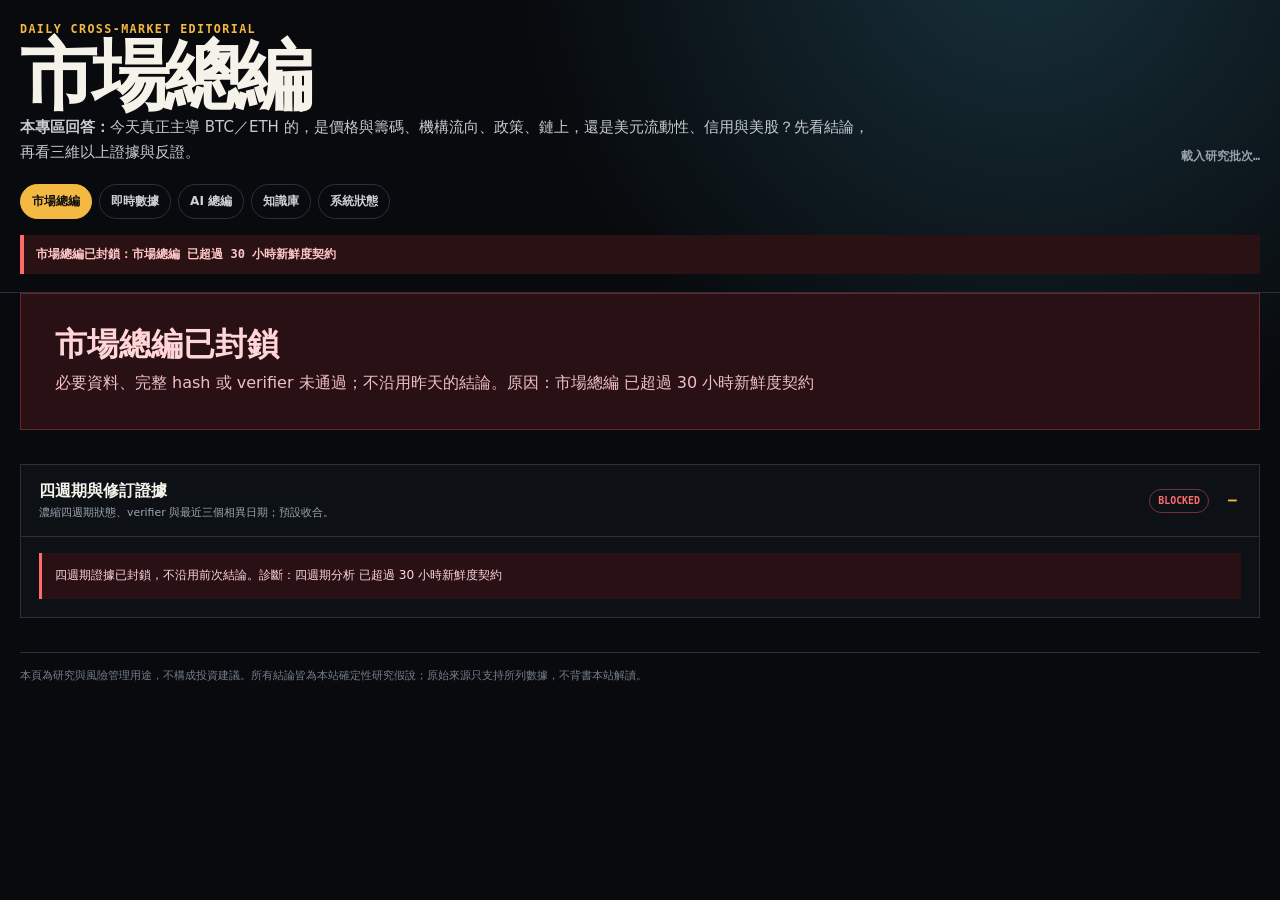
==== commit 7667614c: "Simplify site around market editorial" ====
--- a/index.html
+++ b/index.html
@@ -3,76 +3,18 @@
 <head>
   <meta charset="utf-8">
   <meta name="viewport" content="width=device-width,initial-scale=1">
-  <meta name="app-section" content="market-overview">
-  <meta name="app-purpose" content="首頁統整日線、週線、月線、季線趨勢、變化與獨家背離觀點。">
-  <meta name="app-update" content="每日完成 K 棒後更新">
-  <title>四週期市場情報台｜BTC、MSTR、BMNR</title>
-  <link rel="stylesheet" href="assets/intelligence.css">
+  <title>市場總編</title>
+  <meta name="robots" content="noindex,follow">
+  <link rel="canonical" href="market-intelligence.html">
+  <meta http-equiv="refresh" content="0; url=market-intelligence.html">
+  <script>
+    const target = new URL('market-intelligence.html', location.href);
+    target.search = location.search;
+    target.hash = location.hash;
+    location.replace(target.href);
+  </script>
 </head>
 <body>
-<header class="hero">
-  <div class="shell">
-    <div class="hero-grid">
-      <div>
-        <div class="eyebrow">Market Intelligence · Daily / Weekly / Monthly / Quarterly</div>
-        <h1>四週期市場情報台</h1>
-        <p><b>本專區回答：</b>BTC、MSTR、BMNR 的日線、週線、月線、季線目前各是什麼趨勢？哪些變化互相共振，哪些地方正在背離？</p>
-      </div>
-      <div class="hero-stat"><span class="label">多週期同步</span><strong id="alignmentScore">—</strong><span class="mini" id="historyDepth">載入歷史深度</span></div>
-    </div>
-    <nav class="nav" aria-label="全站主要專區">
-      <a class="active" href="index.html" aria-current="page">四週期總覽</a><a href="market-intelligence.html">市場總編</a><a href="market-monitor.html">即時市場</a><a href="analytics.html">週期分析</a><a href="dashboard.html">時序研究</a><a href="daily-extensions.html">洞察日誌</a><a href="x-intelligence.html">AI 情報</a><a href="wiki.html">知識庫</a><a href="site-overview.html">系統治理</a>
-    </nav>
-    <div class="quality" id="quality">載入雙來源時序、分析與獨立驗證…</div>
-  </div>
-</header>
-
-<main class="shell">
-  <section class="section">
-    <div class="grid grid-2">
-      <article class="card"><div class="label">目前市場結構</div><div class="headline" id="dominantState">載入中</div><div class="read" id="dominantRead">等待四週期資料。</div></article>
-      <article class="card"><div class="label">這套系統現在能證明什麼</div><div class="headline" id="evidenceState">建立基線</div><div class="read" id="evidenceRead">不足 20 個相異日期前，不發布統計分位或歷史勝率。</div></article>
-    </div>
-  </section>
-
-  <section class="section">
-    <div class="section-head"><div><h2>日／週／月／季一眼看懂</h2><p>每張卡只保留一個數字、一句趨勢解讀與相較前次的變化。</p></div><span class="pill">完成 K 棒 · 雙來源</span></div>
-    <div class="grid grid-4" id="horizonCards"></div>
-  </section>
-
-  <section class="section">
-    <div class="section-head"><div><h2>我們獨家的背離觀點</h2><p>把價格、ETF、槓桿、MSTR 資本結構與 BMNR gross treasury 拆開，不用單一指標講完整故事。</p></div><span class="pill">主張 → 證據 → 反證</span></div>
-    <div class="grid grid-2" id="exclusiveInsights"></div>
-  </section>
-
-  <section class="section">
-    <div class="section-head"><div><h2>跨資產四週期矩陣</h2><p>同時看 BTC、ETH、MSTR、BMNR、STRC 的報酬與相對 BTC 強弱。</p></div><span class="pill">不等於買賣建議</span></div>
-    <div class="table-wrap"><table id="assetMatrix"></table></div>
-  </section>
-
-  <section class="section">
-    <div class="card">
-      <div class="label">方法與邊界</div>
-      <div class="read">此首頁是市場狀態判讀，不是策略頁。它描述趨勢、加速、波動、背離與共振，不輸出買賣、槓桿、部位或目標價。</div>
-      <details><summary>查看資料與統計限制</summary><ul class="list"><li>BTC／ETH 使用 Yahoo Finance＋Kraken＋Coinbase；MSTR／BMNR／STRC 使用 Yahoo Finance＋Nasdaq。</li><li>只採完成日 K；即時價格與完成 K 棒分開。</li><li>同日重跑保留 revision 與 supersedes，歷史不覆蓋。</li><li>至少 20 個相異日期後才啟用經驗分位數。</li></ul></details>
-    </div>
-  </section>
-</main>
-<footer class="footer shell">研究與資料分析用途。所有輸出皆為 analysis-only，不連接交易執行。</footer>
-
-<script>
-const esc=value=>String(value??'—').replace(/[&<>"']/g,char=>({'&':'&amp;','<':'&lt;','>':'&gt;','"':'&quot;',"'":'&#39;'}[char]));
-const pct=value=>value==null?'—':`${Number(value)>=0?'+':''}${(Number(value)*100).toFixed(1)}%`;
-const money=value=>value==null?'—':'$'+Number(value).toLocaleString('en-US',{maximumFractionDigits:2});
-const tone=value=>['positive','negative','mixed','unknown'].includes(value)?value:'unknown';
-async function json(path){const response=await fetch(path,{cache:'no-store'});if(!response.ok)throw new Error(`${path} HTTP ${response.status}`);return response.json()}
-function fresh(value,maxHours){const stamp=new Date(value);if(!value||Number.isNaN(stamp.getTime())||(Date.now()-stamp.getTime())/36e5>maxHours)throw new Error('四週期分析已過期或時間戳無效')}
-function renderHorizon(item){const metrics=item.metrics||{};return `<article class="card" data-tone="${tone(item.tone)}"><div class="label">${esc(item.label)}｜${esc(item.status)}</div><div class="number ${tone(item.tone)}">${esc(item.key_number)}</div><div class="read">${esc(item.plain_read)}</div><div class="metric-row"><div class="metric"><b>${pct(metrics.return_acceleration)}</b><span>等長窗口加速度</span></div><div class="metric"><b>${pct(metrics.drawdown_from_range_high)}</b><span>距該週期高點</span></div></div><div class="change">${esc(item.what_changed)}</div><div class="mini" style="margin-top:9px">${esc(item.resonance)}｜資料截至 ${esc(item.data_depth?.as_of)}</div></article>`}
-function renderInsight(item){return `<article class="card"><div class="label">${esc(item.title)}｜信心 ${esc(item.confidence)}</div><div class="number">${esc(item.key_number)}</div><div class="read">${esc(item.claim)}</div><ul class="evidence">${(item.evidence||[]).map(value=>`<li>${esc(value)}</li>`).join('')}</ul><div class="change">${esc(item.what_changed)}</div><div class="falsifier">反證：${esc(item.falsifier)}</div></article>`}
-function renderMatrix(matrix){const order=['BTC','ETH','MSTR','BMNR','STRC'];const labels={daily:'日線',weekly:'週線',monthly:'月線',quarterly:'季線'};const head='<tr><th>標的</th>'+Object.values(labels).map(label=>`<th>${label}</th>`).join('')+'<th>相對 BTC（月）</th><th>資料來源</th></tr>';const rows=order.map(symbol=>{const item=matrix[symbol]||{};return `<tr><td><b>${symbol}</b></td>${Object.keys(labels).map(key=>`<td class="${tone(item[key]?.tone)}">${pct(item[key]?.return)}<br><span class="mini">${esc(item[key]?.status)}</span></td>`).join('')}<td>${symbol==='BTC'?'基準':pct(item.monthly?.relative_to_btc)}</td><td>${esc(item.monthly?.canonical_provider)} × ${esc(item.monthly?.source_count)}</td></tr>`}).join('');document.getElementById('assetMatrix').innerHTML=head+rows}
-function failClosed(message){document.body.dataset.renderStatus='fail';document.body.dataset.conclusionsVisible='false';document.body.dataset.executionGrade='false';document.getElementById('quality').className='quality fail';document.getElementById('quality').textContent=`資料封鎖：${message}`;document.getElementById('dominantState').textContent='必要資料未通過';document.getElementById('dominantRead').textContent='不沿用舊分析。';document.getElementById('horizonCards').innerHTML='<div class="empty">四週期結論已封鎖</div>';document.getElementById('exclusiveInsights').innerHTML='<div class="empty">獨家觀點已封鎖</div>'}
-async function load(){try{const[analysis,verification]=await Promise.all([json('data/daily/timescale_intelligence.json'),json('data/daily/timescale_intelligence_verification.json')]);if(analysis.schema!==1||verification.schema!==1)throw new Error('schema 不相容');if(verification.analysis_generated_at!==analysis.generated_at||verification.status!=='pass')throw new Error('獨立分析驗證未通過');fresh(analysis.generated_at,30);if(analysis.quality?.status==='fail'||analysis.quality?.publication_mode!=='analysis_only')throw new Error((analysis.quality?.failures||[])[0]||'分析品質失敗');const degraded=analysis.quality.status==='degraded';document.body.dataset.renderStatus=degraded?'degraded':'pass';document.body.dataset.conclusionsVisible='true';document.body.dataset.executionGrade='false';document.body.dataset.dataDate=analysis.date;document.getElementById('quality').className=`quality ${degraded?'degraded':'pass'}`;document.getElementById('quality').textContent=`資料日 ${analysis.date}｜雙來源日 K 驗證通過｜四週期數學重算 20/20｜${degraded?'部分非核心市場欄位降級，但趨勢資料可讀':'核心資料完整'}｜只供分析，不形成交易動作`;document.getElementById('alignmentScore').textContent=`${analysis.alignment.aligned_horizons}/${analysis.alignment.known_horizons}`;document.getElementById('historyDepth').textContent=`${analysis.record_advantage.distinct_dates} 個相異日期｜${analysis.record_advantage.observations} 次觀察`;document.getElementById('dominantState').textContent=analysis.alignment.dominant_state;document.getElementById('dominantRead').textContent=analysis.alignment.plain_read;const enough=analysis.record_advantage.distinct_dates>=analysis.record_advantage.statistical_claim_minimum;document.getElementById('evidenceState').textContent=enough?'可啟用歷史分位':'正在沉澱';document.getElementById('evidenceRead').textContent=analysis.record_advantage.plain_read;document.getElementById('horizonCards').innerHTML=['daily','weekly','monthly','quarterly'].map(key=>renderHorizon(analysis.horizons[key])).join('');document.getElementById('exclusiveInsights').innerHTML=(analysis.exclusive_insights||[]).map(renderInsight).join('');renderMatrix(analysis.asset_matrix||{})}catch(error){failClosed(error.message)}}
-load();
-</script>
+  <p>正在前往<a href="market-intelligence.html">市場總編</a>…</p>
 </body>
 </html>
